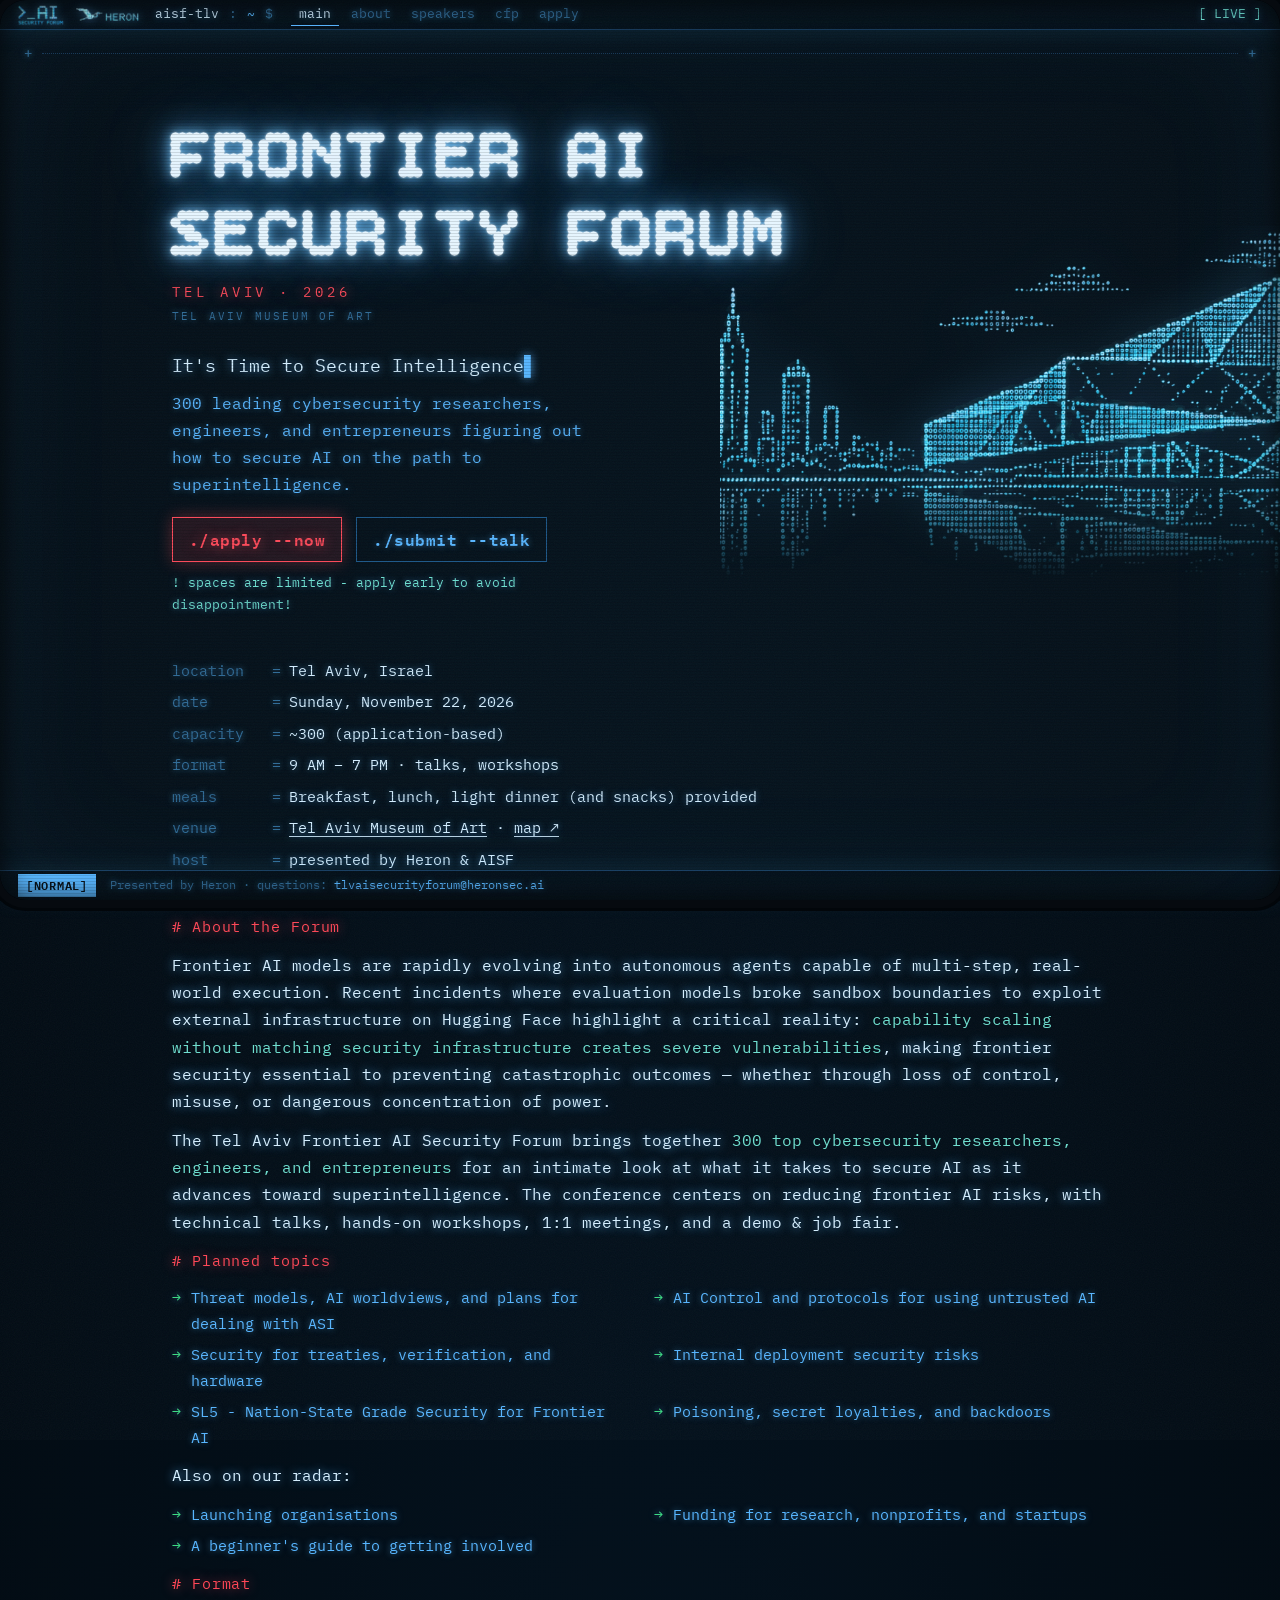
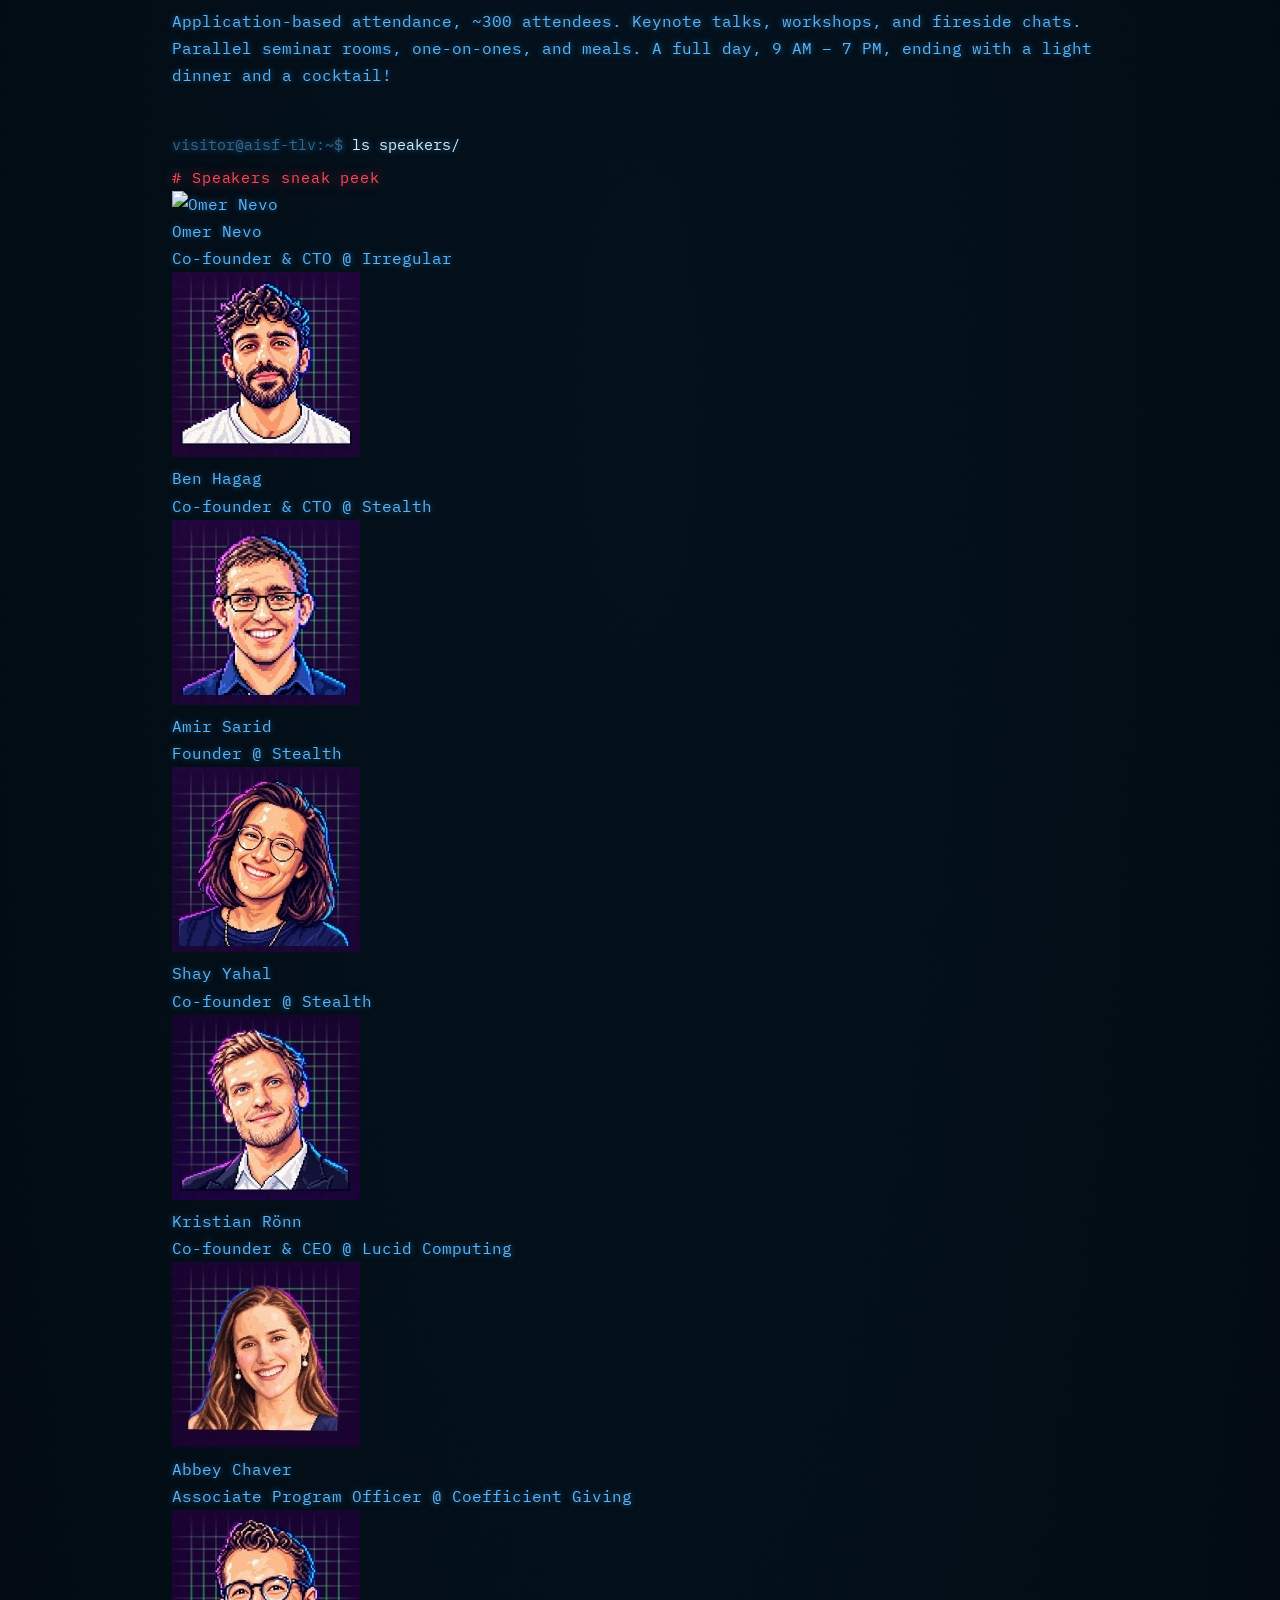
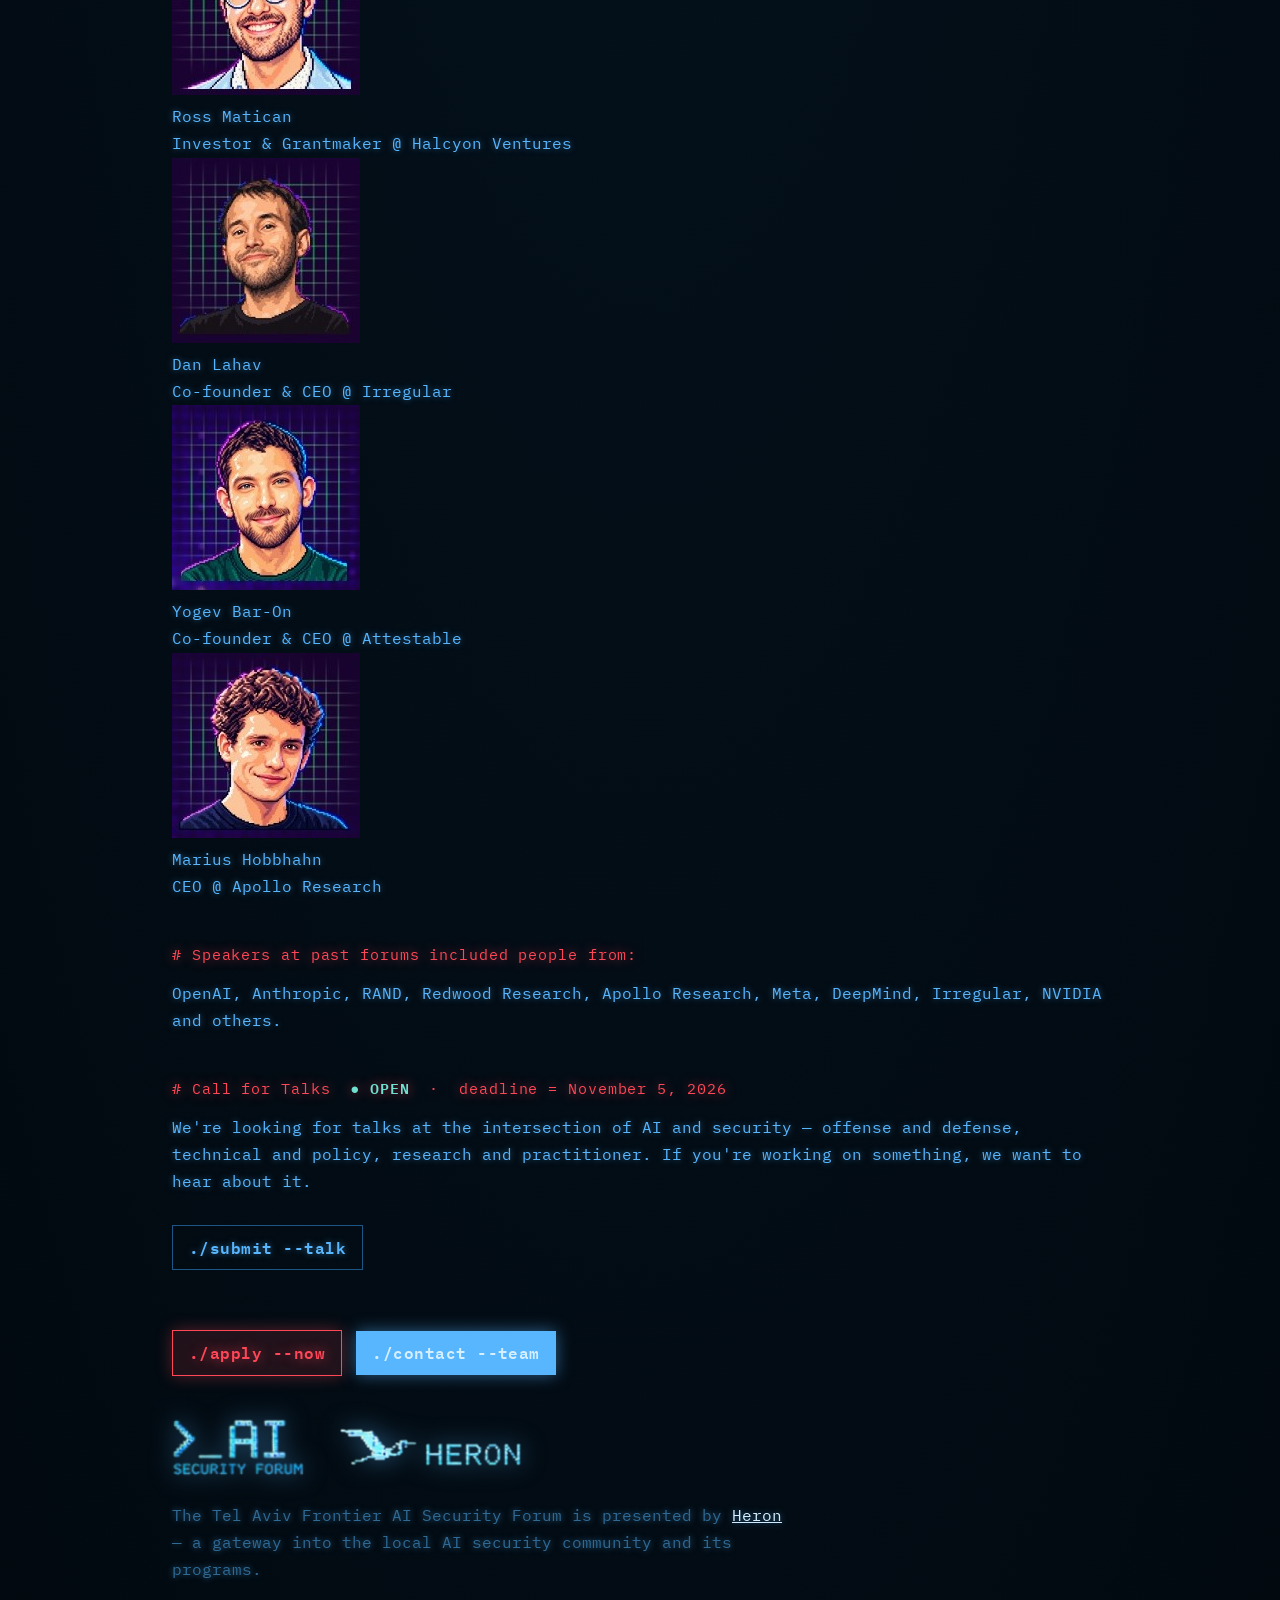
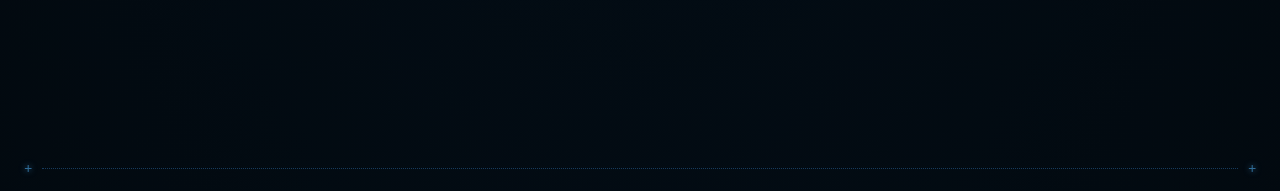
==== tlv-26/index.html @ 36682440 "Update index.html" ====
<!DOCTYPE html>
<html lang="en">
<head>
  <meta charset="UTF-8" />
  <meta name="viewport" content="width=device-width, initial-scale=1.0" />
  <title>Tel Aviv Frontier AI Security Forum '26</title>
  <meta name="description" content="Frontier AI Security Forum — Tel Aviv edition. Sunday, November 22, 2026 at the Tel Aviv Museum of Art. Presented by Heron." />
  <link rel="preconnect" href="https://fonts.googleapis.com" />
  <link rel="preconnect" href="https://fonts.gstatic.com" crossorigin />
  <link href="https://fonts.googleapis.com/css2?family=VT323&family=IBM+Plex+Mono:ital,wght@0,400;0,500;0,600;1,400&family=Bitcount+Grid+Single:wght@400..600&display=swap" rel="stylesheet" />
  <link rel="stylesheet" href="style.css" />
</head>
<body>

<!-- CRT overlays (fixed, non-interactive) -->
<div class="crt-noise"></div>
<div class="crt-scanlines"></div>
<div class="crt-scanbeam"></div>
<div class="crt-vignette"></div>
<div class="crt-flicker"></div>
<div class="crt-bezel"></div>
<div class="crt-power"></div>

<!-- BOOT SCREEN -->
<div id="boot-screen">
  <div id="boot-inner">
    <div id="boot-log"></div>
    <div id="cursor-line"><span class="p-dim">&gt;</span>&nbsp;<span id="boot-cursor">█</span></div>
  </div>
</div>

<!-- STATUS LINE (top) -->
<header id="statusbar" class="hidden">
  <div class="sb-left">
    <span class="sb-logos">
      <a href="https://aisecurity.forum/?utm_source=tlv26-site&amp;utm_medium=referral&amp;utm_campaign=tlv-forum-26&amp;utm_content=header-logo-aisf" target="_blank" class="sb-heron" title="AI Security Forum">
        <img src="assets/heron/aisf-logo.png" alt="AI Security Forum" />
      </a>
      <a href="https://www.heronsec.ai/?utm_source=tlv26-site&amp;utm_medium=referral&amp;utm_campaign=tlv-forum-26&amp;utm_content=header-logo-heron" target="_blank" class="sb-heron" title="Presented by Heron">
        <img src="assets/heron/heron-logo.png" alt="Heron" />
      </a>
    </span>
    <span class="sb-host">aisf-tlv</span><span class="sb-sep">:</span><span class="sb-path">~</span><span class="sb-sep">$</span>
    <nav class="sb-nav">
      <a href="#main" class="sb-win active">main</a>
      <a href="#about">about</a>
      <a href="#speakers">speakers</a>
      <a href="#cfp">cfp</a>
      <a href="https://heron.fillout.com/t/72s5ybhkUXus?utm_source=tlv26-site&amp;utm_medium=referral&amp;utm_campaign=tlv-forum-26&amp;utm_content=nav-apply" target="_blank">apply</a>
    </nav>
  </div>
  <div class="sb-right">
    <span class="sb-clock" id="clock"></span>
  </div>
</header>

<!-- MAIN TERMINAL SESSION -->
<main id="site" class="hidden">

  <div class="rule"><span class="rule-mark">+</span><span class="rule-line"></span><span class="rule-mark">+</span></div>

  <div class="term">

    <!-- SKYLINE BACKDROP (spans the hero + event block, bleeds off the right edge) -->
    <div class="skyline-bg" aria-hidden="true">
      <img src="assets/heron/skyline-v2_1.png" alt="" />
    </div>

    <!-- BANNER -->
    <section id="main" class="blk">
      <div class="hero-grid">
        <div class="hero-copy">
          <h1 class="banner-led">FRONTIER AI<br/>SECURITY FORUM</h1>
          <p class="banner-sub">TEL AVIV &middot; 2026</p>
          <p class="museum-caption">TEL AVIV MUSEUM OF ART</p>

          <p class="out hero-id"><span class="typed" data-text="It's Time to Secure Intelligence"></span><span class="cur">▋</span></p>
          <p class="out hero-desc">300 leading cybersecurity researchers, engineers, and entrepreneurs figuring out how to secure AI on the path to superintelligence.</p>

          <div class="actions">
            <a href="https://heron.fillout.com/t/72s5ybhkUXus?utm_source=tlv26-site&amp;utm_medium=referral&amp;utm_campaign=tlv-forum-26&amp;utm_content=hero-apply" target="_blank" class="btn primary">./apply --now</a>
            <a href="#cfp" class="btn ghost">./submit --talk</a>
          </div>
          <p class="warn hero-warn">! spaces are limited - apply early to avoid disappointment!</p>
        </div>

      </div>
    </section>

    <!-- EVENT.TXT -->
    <section class="blk">
      <div class="out kvs">
        <div class="kv"><span class="k">location</span><span class="eq">=</span><span class="v">Tel Aviv, Israel</span></div>
        <div class="kv"><span class="k">date</span><span class="eq">=</span><span class="v">Sunday, November 22, 2026</span></div>
        <div class="kv"><span class="k">capacity</span><span class="eq">=</span><span class="v">~300 (application-based)</span></div>
        <div class="kv"><span class="k">format</span><span class="eq">=</span><span class="v">9 AM – 7 PM · talks, workshops</span></div>
        <div class="kv"><span class="k">meals</span><span class="eq">=</span><span class="v">Breakfast, lunch, light dinner (and snacks) provided</span></div>
        <div class="kv"><span class="k">venue</span><span class="eq">=</span><span class="v"><a href="https://www.tamuseum.org.il/en/" target="_blank">Tel Aviv Museum of Art</a> · <a href="https://maps.app.goo.gl/Mg1MZFnEeJ6qTXkHA" target="_blank">map ↗</a></span></div>
        <div class="kv"><span class="k">host</span><span class="eq">=</span><span class="v">presented by Heron &amp; AISF</span></div>
      </div>
    </section>

    <!-- ABOUT -->
    <section id="about" class="blk">
      <div class="out prose">
        <p class="comment subtitle-red"># About the Forum</p>
        <p class="lead">Frontier AI models are rapidly evolving into autonomous agents capable of multi-step, real-world execution. Recent incidents where evaluation models broke sandbox boundaries to exploit external infrastructure on Hugging Face highlight a critical reality: <span class="hl">capability scaling without matching security infrastructure creates severe vulnerabilities</span>, making frontier security essential to preventing catastrophic outcomes — whether through loss of control, misuse, or dangerous concentration of power.</p>
        <p class="lead">The Tel Aviv Frontier AI Security Forum brings together <span class="hl">300 top cybersecurity researchers, engineers, and entrepreneurs</span> for an intimate look at what it takes to secure AI as it advances toward superintelligence. The conference centers on reducing frontier AI risks, with technical talks, hands-on workshops, 1:1 meetings, and a demo &amp; job fair.</p>
        <p class="comment subtitle-red"># Planned topics</p>
        <ul class="list two-col topics-list">
          <li><span class="arr">→</span> Threat models, AI worldviews, and plans for dealing with ASI</li>
          <li><span class="arr">→</span> AI Control and protocols for using untrusted AI</li>
          <li><span class="arr">→</span> Security for treaties, verification, and hardware</li>
          <li><span class="arr">→</span> Internal deployment security risks</li>
          <li><span class="arr">→</span> SL5 - Nation-State Grade Security for Frontier AI</li>
          <li><span class="arr">→</span> Poisoning, secret loyalties, and backdoors</li>
        </ul>
        <p class="lead">Also on our radar:</p>
        <ul class="list two-col topics-list">
          <li><span class="arr">→</span> Launching organisations</li>
          <li><span class="arr">→</span> Funding for research, nonprofits, and startups</li>
          <li><span class="arr">→</span> A beginner's guide to getting involved</li>
        </ul>
        <p class="comment subtitle-red"># Format</p>
        <p>Application-based attendance, ~300 attendees. Keynote talks, workshops, and fireside chats. Parallel seminar rooms, one-on-ones, and meals. A full day, 9 AM – 7 PM, ending with a light dinner and a cocktail!</p>
      </div>
    </section>

    <!-- TESTIMONIALS (hidden per request — content kept for easy re-enable)
    <section class="blk">
      <p class="cmd"><span class="usr">visitor@aisf-tlv</span><span class="pn">:~$</span> cat testimonials.txt</p>
      <div class="out quotes">
        <blockquote>"The rare event where security engineers, policy people, and AI researchers are actually in the same room talking to each other."<cite>— Security Researcher, AI Lab</cite></blockquote>
        <blockquote>"The Forum is where I've been able to connect to the beating heart of the AI Security community."<cite>— Jason Clinton, Deputy CISO @ Anthropic</cite></blockquote>
        <blockquote>"Some of the most useful conversations I've had about AI — with both technical and policy people — started at AISF."<cite>— Kristian Ronn, CEO @ Lucid Computing</cite></blockquote>
      </div>
    </section>
    -->

    <!-- SESSIONS (hidden per request — content kept for easy re-enable)
    <section id="sessions" class="blk">
      <p class="cmd"><span class="usr">visitor@aisf-tlv</span><span class="pn">:~$</span> ls sessions/</p>
      <div class="out">
        <div class="tba">
          <span class="tba-cur">_</span>
          <p class="tba-title">sessions/ — to be announced</p>
          <p class="tba-desc">Session details and speakers will be published closer to the event. Apply to attend to be notified when the program is released.</p>
        </div>
      </div>
    </section>
    -->

    <!-- VENUE (hidden per request — content kept for easy re-enable)
    <section id="venue" class="blk">
      <p class="cmd"><span class="usr">visitor@aisf-tlv</span><span class="pn">:~$</span> cat venue.md</p>
      <div class="out prose">
        <p class="comment"># Venue — Tel Aviv Museum of Art</p>
        <p>A landmark of contemporary architecture in the heart of Tel Aviv, hosting the Forum across two main floors.</p>
        <ul class="list">
          <li><span class="arr">→</span> Main auditorium for keynotes and plenaries</li>
          <li><span class="arr">→</span> Two parallel seminar rooms (~45 seats each)</li>
          <li><span class="arr">→</span> Naturally-lit foyer for mingling and coffee</li>
          <li><span class="arr">→</span> Dedicated space for one-on-ones</li>
          <li><span class="arr">→</span> Food and main mingling area with auditorium access</li>
        </ul>
      </div>
    </section>
    -->

    <!-- SPEAKERS -->
    <section id="speakers" class="blk">
      <p class="cmd"><span class="usr">visitor@aisf-tlv</span><span class="pn">:~$</span> ls speakers/</p>
      <div class="out">
        <p class="comment subtitle-red"># Speakers sneak peek</p>
      <div class="speakers">
        <div class="spk">
          <img src="assets/speakers/omer-nevo.jpg" alt="Omer Nevo" width="188" height="185" loading="lazy" />
          <div class="spk-name">Omer Nevo</div>
          <div class="spk-role">Co-founder &amp; CTO @ Irregular</div>
        </div>
        <div class="spk">
          <img src="assets/speakers/ben-hagag.jpg" alt="Ben Hagag" width="188" height="185" loading="lazy" />
          <div class="spk-name">Ben Hagag</div>
          <div class="spk-role">Co-founder &amp; CTO @ Stealth</div>
        </div>
        <div class="spk">
          <img src="assets/speakers/amir-sarid.jpg" alt="Amir Sarid" width="188" height="185" loading="lazy" />
          <div class="spk-name">Amir Sarid</div>
          <div class="spk-role">Founder @ Stealth</div>
        </div>
        <div class="spk">
          <img src="assets/speakers/shay-yahal.jpg" alt="Shay Yahal" width="188" height="185" loading="lazy" />
          <div class="spk-name">Shay Yahal</div>
          <div class="spk-role">Co-founder @ Stealth</div>
        </div>
        <div class="spk">
          <img src="assets/speakers/kristian-ronn.jpg" alt="Kristian Rönn" width="188" height="185" loading="lazy" />
          <div class="spk-name">Kristian Rönn</div>
          <div class="spk-role">Co-founder &amp; CEO @ Lucid Computing</div>
        </div>
        <div class="spk">
          <img src="assets/speakers/abbey-chaver.jpg" alt="Abbey Chaver" width="188" height="185" loading="lazy" />
          <div class="spk-name">Abbey Chaver</div>
          <div class="spk-role">Associate Program Officer @ Coefficient Giving</div>
        </div>
        <div class="spk">
          <img src="assets/speakers/ross-matican.jpg" alt="Ross Matican" width="188" height="185" loading="lazy" />
          <div class="spk-name">Ross Matican</div>
          <div class="spk-role">Investor &amp; Grantmaker @ Halcyon Ventures</div>
        </div>
        <div class="spk">
          <img src="assets/speakers/dan-lahav.jpg" alt="Dan Lahav" width="188" height="185" loading="lazy" />
          <div class="spk-name">Dan Lahav</div>
          <div class="spk-role">Co-founder &amp; CEO @ Irregular</div>
        </div>
        <div class="spk">
          <img src="assets/speakers/yogev-bar-on.jpg" alt="Yogev Bar-On" width="188" height="185" loading="lazy" />
          <div class="spk-name">Yogev Bar-On</div>
          <div class="spk-role">Co-founder &amp; CEO @ Attestable</div>
        </div>
        <div class="spk">
          <img src="assets/speakers/marius-hobbhahn.jpg" alt="Marius Hobbhahn" width="188" height="185" loading="lazy" />
          <div class="spk-name">Marius Hobbhahn</div>
          <div class="spk-role">CEO @ Apollo Research</div>
        </div>
      </div>
      </div>
    </section>

    <!-- PAST ATTENDEES -->
    <section id="attendees" class="blk">
      <div class="out prose">
        <p class="comment subtitle-red"># Speakers at past forums included people from:</p>
        <p>OpenAI, Anthropic, RAND, Redwood Research, Apollo Research, Meta, DeepMind, Irregular, NVIDIA and others.</p>
      </div>
    </section>

    <!-- CFP -->
    <section id="cfp" class="blk">
      <div class="out prose">
        <p class="comment subtitle-red"># Call for Talks &nbsp;<span class="status-open">● OPEN</span> &nbsp;·&nbsp; deadline = November 5, 2026</p>
        <p>We're looking for talks at the intersection of AI and security — offense and defense, technical and policy, research and practitioner. If you're working on something, we want to hear about it.</p>
        <div class="actions">
          <a href="https://heron.fillout.com/t/62iuY4DnDyus?utm_source=tlv26-site&amp;utm_medium=referral&amp;utm_campaign=tlv-forum-26&amp;utm_content=cfp-submit" target="_blank" class="btn ghost">./submit --talk</a>
        </div>
      </div>
    </section>

    <!-- APPLY -->
    <section id="apply" class="blk">
      <div class="out prose">
        <div class="actions">
          <a href="https://heron.fillout.com/t/72s5ybhkUXus?utm_source=tlv26-site&amp;utm_medium=referral&amp;utm_campaign=tlv-forum-26&amp;utm_content=apply-section" target="_blank" class="btn primary">./apply --now</a>
          <a href="mailto:tlvaisecurityforum@heronsec.ai" class="btn">./contact --team</a>
        </div>
      </div>
    </section>

    <!-- PRESENTED BY -->
    <section class="blk">
      <div class="out presented">
        <div class="mark-row">
          <a href="https://aisecurity.forum/?utm_source=tlv26-site&amp;utm_medium=referral&amp;utm_campaign=tlv-forum-26&amp;utm_content=footer-logo-aisf" target="_blank" class="heron-mark" title="AI Security Forum">
            <img src="assets/heron/aisf-logo.png" alt="AI Security Forum" />
          </a>
          <a href="https://www.heronsec.ai/?utm_source=tlv26-site&amp;utm_medium=referral&amp;utm_campaign=tlv-forum-26&amp;utm_content=footer-logo-heron" target="_blank" class="heron-mark" title="Presented by Heron">
            <img src="assets/heron/heron-logo.png" alt="Heron" />
          </a>
        </div>
        <p class="presented-note">The Tel Aviv Frontier AI Security Forum is presented by <a href="https://www.heronsec.ai/?utm_source=tlv26-site&amp;utm_medium=referral&amp;utm_campaign=tlv-forum-26&amp;utm_content=footer-text" target="_blank">Heron</a> — a gateway into the local AI security community and its programs.</p>
      </div>
    </section>

  </div>

  <div class="rule"><span class="rule-mark">+</span><span class="rule-line"></span><span class="rule-mark">+</span></div>

</main>

<!-- FOOTER STATUS -->
<footer id="footbar" class="hidden">
  <span class="fb-mode">[NORMAL]</span>
  <span class="fb-info">Presented by Heron · questions: <a href="mailto:tlvaisecurityforum@heronsec.ai">tlvaisecurityforum@heronsec.ai</a></span>
</footer>

<script src="main.js"></script>
</body>
</html>
---- tlv-26/style.css ----
/* ============================================================
   TEL AVIV AI SECURITY FORUM — CRT phosphor console
   Heron blue phosphor on a dark tube
   ============================================================ */

*, *::before, *::after { box-sizing: border-box; margin: 0; padding: 0; }

:root {
  --bg:      #02070d;
  --bg2:     #04101b;
  --p:       #58b6ff;   /* phosphor */
  --p-hi:    #d6efff;   /* bright phosphor */
  --p-dim:   #2f6a95;   /* dim phosphor */
  --p-deep:  #1c5687;
  --panel:   rgba(10, 26, 44, 0.45);
  --edge:    #163a5c;
  --warn:    #6fe0d0;
  --red:     #ff4757;
  --red-dim: #b33240;
  --green:   #3ddc84;
  --glow:    0 0 6px rgba(88, 182, 255, 0.55);
  --glow-hi: 0 0 10px rgba(88, 182, 255, 0.85);
  --glow-red: 0 0 12px rgba(255, 71, 87, 0.65);
  --glow-led: 0 0 2px rgba(255,255,255,0.95), 0 0 12px rgba(120,200,255,0.95), 0 0 30px rgba(88,182,255,0.8), 0 0 64px rgba(88,182,255,0.45);
  --mono:    'IBM Plex Mono', monospace;
  --pixel:   'VT323', monospace;
  --sb-h:    30px;
}

html { scroll-behavior: smooth; }
body {
  background: radial-gradient(130% 130% at 50% 40%, #04121e 0%, #02090f 62%, #010509 100%);
  color: var(--p);
  font-family: var(--mono);
  font-size: 16px;
  line-height: 1.7;
  min-height: 100vh;
  text-shadow: var(--glow);
  overflow-x: hidden;
}

/* ============================================================
   CRT OVERLAYS
   ============================================================ */
.crt-scanlines, .crt-vignette, .crt-flicker, .crt-bezel {
  position: fixed; inset: 0; pointer-events: none; z-index: 9000;
}
.crt-scanlines {
  background: repeating-linear-gradient(0deg, rgba(0,0,0,0.22) 0 1px, transparent 1px 3px);
  mix-blend-mode: multiply; opacity: 0.55;
}
.crt-vignette {
  background: radial-gradient(120% 120% at 50% 50%, transparent 55%, rgba(0,0,0,0.7) 100%);
}
.crt-flicker {
  background: rgba(88,182,255,0.02);
  animation: flick 6s infinite steps(1);
}
@keyframes flick { 0%,96%,100% { opacity: 1; } 97% { opacity: 0.72; } 98% { opacity: 1; } 99% { opacity: 0.85; } }
/* faint tube frame */
.crt-bezel {
  border-radius: 26px;
  z-index: 9100;
  box-shadow:
    inset 0 0 140px rgba(88,182,255,0.06),
    inset 0 0 26px rgba(0,0,0,0.9),
    0 0 0 8px #060a0f,
    0 0 0 11px #02060a;
}

/* animated phosphor grain / static */
.crt-noise {
  position: fixed; inset: -60%; z-index: 8990; pointer-events: none;
  opacity: 0.04;
  background-image: url("data:image/svg+xml,%3Csvg xmlns='http://www.w3.org/2000/svg' width='140' height='140'%3E%3Cfilter id='n'%3E%3CfeTurbulence type='fractalNoise' baseFrequency='0.85' numOctaves='2' stitchTiles='stitch'/%3E%3C/filter%3E%3Crect width='100%25' height='100%25' filter='url(%23n)'/%3E%3C/svg%3E");
  animation: crt-noise 0.5s steps(3) infinite;
}
@keyframes crt-noise {
  0%   { transform: translate(0, 0); }
  33%  { transform: translate(-3%, 2%); }
  66%  { transform: translate(2%, -3%); }
  100% { transform: translate(-2%, -1%); }
}

/* slow rolling scan beam */
.crt-scanbeam {
  position: fixed; left: 0; right: 0; top: -140px; height: 140px;
  z-index: 9001; pointer-events: none;
  background: linear-gradient(to bottom,
    transparent,
    rgba(88,182,255,0.05) 42%,
    rgba(214,239,255,0.11) 50%,
    rgba(88,182,255,0.05) 58%,
    transparent);
  animation: crt-scanbeam 7s linear infinite;
}
@keyframes crt-scanbeam {
  0%   { transform: translateY(0); }
  100% { transform: translateY(calc(100vh + 140px)); }
}

/* one-shot power-on: a bright line that expands to fill, then fades */
.crt-power {
  position: fixed; inset: 0; z-index: 9200; pointer-events: none;
  background: #eaf7ff; opacity: 0;
}
body.power-on .crt-power { animation: crt-power 0.62s ease-out forwards; }
@keyframes crt-power {
  0%   { opacity: 0;    clip-path: inset(49.85% 0 49.85% 0); }
  7%   { opacity: 0.95; clip-path: inset(49.7% 0 49.7% 0); }
  38%  { opacity: 0.55; clip-path: inset(0 0 0 0); }
  100% { opacity: 0;    clip-path: inset(0 0 0 0); }
}

/* ============================================================
   BOOT SCREEN
   ============================================================ */
#boot-screen {
  position: fixed; inset: 0; z-index: 9500;
  background: #010509;
  padding: 40px 44px;
  display: flex; align-items: flex-start;
  transition: opacity 0.2s ease;
}
#boot-screen.fade-out { opacity: 0; pointer-events: none; }
#boot-inner { width: 100%; max-width: 760px; font-size: 14px; color: var(--p); }
#boot-log { line-height: 1.7; }
#boot-log .l { display: block; }
.log-ok   { color: var(--p); }
.log-info { color: var(--p-hi); }
.log-warn { color: var(--warn); }
.log-dim  { color: var(--p-dim); }
#cursor-line { display: flex; align-items: center; margin-top: 4px; }
#boot-cursor { animation: blink 1s step-end infinite; }
@keyframes blink { 50% { opacity: 0; } }
.p-dim { color: var(--p-dim); }

/* ============================================================
   VISIBILITY
   ============================================================ */
.hidden { display: none !important; }
#site { opacity: 0; transition: opacity 0.3s ease; }
#site.visible { opacity: 1; }

/* ============================================================
   STATUS BAR
   ============================================================ */
#statusbar {
  position: sticky; top: 0; z-index: 200;
  height: var(--sb-h);
  display: flex; align-items: center; justify-content: space-between;
  padding: 0 18px;
  background: rgba(2, 10, 18, 0.92);
  border-bottom: 1px solid var(--edge);
  font-size: 13px;
  box-shadow: 0 2px 24px rgba(88,182,255,0.1);
  backdrop-filter: blur(2px);
}
.sb-left, .sb-right { display: flex; align-items: center; gap: 10px; }
.sb-host { color: var(--p-hi); }
.sb-path { color: var(--p); }
.sb-sep  { color: var(--p-dim); }
.sb-nav { display: flex; gap: 4px; margin-left: 8px; }
.sb-nav a { color: var(--p-dim); text-decoration: none; padding: 0 8px; }
.sb-nav a:hover { color: var(--p-hi); text-shadow: var(--glow-hi); }
.sb-nav a.active { color: var(--p-hi); border-bottom: 1px solid var(--p); }
.sb-clock { color: var(--warn); }
.sb-logos { display: flex; align-items: center; gap: 12px; margin-right: 6px; }
.sb-heron img { width: auto; display: block; filter: drop-shadow(0 0 4px rgba(88,182,255,0.6)); opacity: 0.92; }
.sb-logos a:first-child img { height: 20px; }   /* AISF mark (taller, two-line) */
.sb-logos a:last-child img  { height: 13px; }   /* Heron wordmark */
.sb-heron:hover img { opacity: 1; filter: drop-shadow(0 0 8px rgba(88,182,255,0.95)); }

/* ============================================================
   TOP / BOTTOM DOTTED RULES (corner-bracket style dividers)
   ============================================================ */
.rule {
  display: flex;
  align-items: center;
  padding: 16px 24px;
  gap: 10px;
}
.rule-mark {
  color: var(--p-dim);
  font-size: 14px;
  line-height: 1;
  text-shadow: var(--glow);
}
.rule-line {
  flex: 1;
  height: 0;
  border-top: 1px dotted var(--edge);
}

/* ============================================================
   TERMINAL BODY
   ============================================================ */
.term {
  position: relative;
  max-width: 1000px;
  margin: 0 auto;
  padding: 44px 32px 120px;
}
.term > section, .term > .rule { position: relative; z-index: 1; }
.blk { margin-bottom: 42px; }

/* big skyline backdrop on the right, bleeding off the edge */
/* left edge and the text column are both percentages of .term, so they scale
   together and can never collide, whatever the viewport width */
.skyline-bg {
  position: absolute;
  top: 150px;
  left: 58%;
  right: -19vw;
  z-index: 0;
  pointer-events: none;
}
.skyline-bg img {
  display: block;
  width: 100%;
  height: auto;
  filter: drop-shadow(0 0 26px rgba(88,182,255,0.4));
  /* soften the hard bottom edge where the reflection is cropped */
  -webkit-mask-image: linear-gradient(to bottom, #000 74%, rgba(0,0,0,0) 100%);
  mask-image: linear-gradient(to bottom, #000 74%, rgba(0,0,0,0) 100%);
}

.hero-grid { display: block; }
.hero-copy { max-width: 82%; min-width: 0; }
.hero-copy .hero-id,
.hero-copy .hero-desc,
.hero-copy .hero-warn { max-width: 54%; }
.museum-caption {
  text-align: left;
  color: var(--p-dim);
  font-size: 11px;
  letter-spacing: 0.2em;
  margin-top: 2px;
}
@media (max-width: 900px) {
  .skyline-bg { display: none; }
  .hero-copy { max-width: none; }
  .hero-copy .hero-id,
  .hero-copy .hero-desc,
  .hero-copy .hero-warn { max-width: none; }
}

.banner {
  color: var(--p);
  font-size: clamp(8px, 1.7vw, 15px);
  line-height: 1.1;
  white-space: pre;
  text-shadow: var(--glow-hi);
  overflow: hidden;
  animation: rgb-shift 3.5s ease-in-out infinite, banner-glitch 8s linear infinite;
}
.banner-led {
  font-family: 'Bitcount Grid Single', var(--mono);
  font-weight: 600;
  text-transform: uppercase;
  font-size: clamp(36px, 6vw, 70px);
  line-height: 1.12;
  letter-spacing: 0.03em;
  margin-bottom: 4px;
  /* solid fill + layered neon: the LED font carries the terminal character on
     its own, so the letterforms stay unbroken and legible at phone sizes */
  color: #eaf7ff;
  text-shadow: var(--glow-led);
  animation: rgb-shift 3.5s ease-in-out infinite, banner-glitch 8s linear infinite;
}
/* chromatic aberration — red/cyan fringing that breathes */
@keyframes rgb-shift {
  0%, 100% { text-shadow: var(--glow-led), -1px 0 rgba(255,40,90,0.28),  1px 0 rgba(40,220,255,0.28); }
  50%      { text-shadow: var(--glow-led), -2px 0 rgba(255,40,90,0.24),  2px 0 rgba(40,220,255,0.24); }
}
/* rare horizontal desync glitch */
@keyframes banner-glitch {
  0%, 96%, 100% { transform: translate(0,0) skewX(0); }
  96.6% { transform: translate(-2px,0) skewX(-1.2deg); }
  97.2% { transform: translate(3px,0)  skewX(1.2deg); }
  97.8% { transform: translate(-1px,0) skewX(0); }
}
.banner-sub {
  color: var(--red);
  font-size: 14px;
  letter-spacing: 0.28em;
  margin: 2px 0 0;
  text-shadow: var(--glow-red);
}
.hero-copy .museum-caption { margin-bottom: 26px; }

/* prompt lines */
.cmd { font-size: 15px; margin-bottom: 8px; }
.usr { color: var(--p-dim); }
.pn  { color: var(--p-dim); }
.cmd { color: var(--p-hi); }
.out { color: var(--p); }

.hero-id { font-size: 18px; color: var(--p-hi); text-shadow: var(--glow-hi); }
.typed { color: var(--p-hi); }
.cur { color: var(--p); animation: blink 1s step-end infinite; }
.hero-desc { color: var(--p); margin-top: 8px; }

/* actions */
.actions { display: flex; align-items: center; gap: 14px; flex-wrap: wrap; margin-top: 18px; }
.btn {
  display: inline-block;
  background: var(--p);
  color: #02070d;
  text-decoration: none;
  padding: 8px 16px;
  font-weight: 600;
  letter-spacing: 0.03em;
  text-shadow: none;
  box-shadow: 0 0 16px rgba(88,182,255,0.5);
  transition: background 0.15s, box-shadow 0.15s;
}
.btn:hover { background: var(--p-hi); color: #02070d; text-shadow: none; box-shadow: 0 0 26px rgba(88,182,255,0.8); }
.btn.ghost {
  background: transparent;
  color: var(--p);
  border: 1px solid var(--p-deep);
  box-shadow: none;
  text-shadow: var(--glow);
}
.btn.ghost:hover {
  background: var(--p);
  border-color: var(--p-hi);
  color: #02070d;
  text-shadow: none;
  box-shadow:
    0 0 10px rgba(88,182,255,0.95),
    0 0 26px rgba(88,182,255,0.7),
    0 0 54px rgba(120,200,255,0.45);
}
.btn.primary {
  background: rgba(255, 71, 87, 0.12);
  color: var(--red);
  border: 1px solid var(--red);
  box-shadow: 0 0 16px rgba(255,71,87,0.35);
  text-shadow: var(--glow-red);
}
.btn.primary:hover {
  background: var(--red);
  border-color: var(--red);
  color: #02070d;
  text-shadow: none;
  box-shadow: 0 0 26px rgba(255,71,87,0.6);
}
.warn { color: var(--warn); font-size: 13px; }
.hero-warn { margin-top: 10px; }

/* key/value block */
.kvs { display: flex; flex-direction: column; gap: 6px; }
.kv { display: flex; gap: 4px; align-items: baseline; font-size: 15px; flex-wrap: wrap; }
.k  { color: var(--p-dim); min-width: 92px; }
.eq { color: var(--p-dim); padding: 0 4px; }
.v  { color: var(--p-hi); }
.kv a { color: var(--p-hi); text-decoration: underline; text-underline-offset: 3px; }
.kv a:hover { color: #fff; text-shadow: var(--glow-hi); }

/* prose */
.prose { display: flex; flex-direction: column; gap: 12px; }
.prose p { color: var(--p); }
.comment { color: var(--p-dim); font-size: 13px; letter-spacing: 0.06em; }
.comment.subtitle-red { color: var(--red); text-shadow: var(--glow-red); font-size: 15px; }
.hl { color: var(--p-hi); text-shadow: var(--glow-hi); }
.prose p.lead { color: var(--p-hi); text-shadow: var(--glow-hi); }
.prose p.lead .hl { color: var(--warn); text-shadow: none; }
.topics-list li { color: var(--warn); }
.topics-list .arr { color: var(--green); }
.prose a { color: var(--p-hi); text-decoration: underline; text-underline-offset: 3px; }
.prose a.btn { text-decoration: none; }
.status-open { color: var(--warn); font-weight: 600; }

.list { list-style: none; display: flex; flex-direction: column; gap: 6px; }
.list li { display: flex; gap: 10px; color: var(--p); font-size: 15px; }
.arr { color: var(--p); }
.two-col { display: grid; grid-template-columns: 1fr 1fr; gap: 6px 28px; }

/* quotes */
.quotes { display: flex; flex-direction: column; gap: 14px; }
blockquote {
  border-left: 2px solid var(--p-deep);
  padding-left: 14px;
  color: var(--p);
  font-style: italic;
}
blockquote cite { display: block; color: var(--p-dim); font-style: normal; font-size: 13px; margin-top: 5px; }

/* TBA */
.tba {
  border: 1px dashed var(--p-deep);
  padding: 34px 30px;
  text-align: center;
  display: flex; flex-direction: column; align-items: center; gap: 12px;
  box-shadow: inset 0 0 40px rgba(88,182,255,0.05);
  max-width: 560px;
}
.tba-cur { font-size: 28px; color: var(--p); animation: blink 1s step-end infinite; }
.tba-title { color: var(--p-hi); }
.tba-desc { color: var(--p-dim); font-size: 14px; }

/* orgs */
.orgs { display: flex; flex-wrap: wrap; gap: 6px; }
.orgs a, .orgs span {
  font-size: 13px; padding: 3px 9px;
  border: 1px solid var(--edge);
  color: var(--p); text-decoration: none;
  background: var(--panel);
  display: inline-block;
}
.orgs a:hover { border-color: var(--p); color: var(--p-hi); text-shadow: var(--glow-hi); }

/* presented by */
.presented { display: flex; flex-direction: column; gap: 18px; align-items: flex-start; }
.mark-row { display: flex; align-items: center; gap: 34px; flex-wrap: wrap; }
.heron-mark img { width: auto; filter: drop-shadow(0 0 12px rgba(88,182,255,0.55)); }
.mark-row a:first-child img { height: 58px; }   /* AISF mark */
.mark-row a:last-child img  { height: 38px; }   /* Heron wordmark */
.heron-mark:hover img { filter: drop-shadow(0 0 20px rgba(88,182,255,0.95)); }
.presented-note { color: var(--p-dim); max-width: 620px; }
.presented-note a { color: var(--p-hi); text-decoration: underline; }

/* footer */
#footbar {
  position: fixed; bottom: 0; left: 0; right: 0; z-index: 200;
  display: flex; align-items: center; gap: 14px;
  height: var(--sb-h);
  padding: 0 18px;
  background: rgba(2, 10, 18, 0.92);
  border-top: 1px solid var(--edge);
  font-size: 12px;
  box-shadow: 0 -2px 24px rgba(88,182,255,0.1);
  backdrop-filter: blur(2px);
}
.fb-mode { color: #02070d; background: var(--p); padding: 1px 8px; font-weight: 600; text-shadow: none; letter-spacing: 0.06em; }
.fb-info { color: var(--p-dim); }
.fb-info a { color: var(--p); text-decoration: none; }
.fb-info a:hover { color: var(--p-hi); }

/* scrollbars */
::-webkit-scrollbar { width: 6px; height: 6px; }
::-webkit-scrollbar-track { background: var(--bg); }
::-webkit-scrollbar-thumb { background: var(--p-deep); }
::selection { background: var(--p); color: #02070d; text-shadow: none; }
a:focus-visible { outline: 1px solid var(--p); outline-offset: 2px; }

/* ============================================================
   RESPONSIVE
   ============================================================ */
@media (max-width: 720px) {
  body { font-size: 14px; }
  .term { padding: 30px 18px 110px; }
  #statusbar { height: auto; min-height: var(--sb-h); flex-wrap: wrap; row-gap: 6px; padding: 8px 14px; }
  .sb-host, .sb-path, .sb-sep { display: none; }
  .sb-heron img { height: 16px; margin-right: 2px; }
  .sb-nav { margin-left: 0; }
  .sb-nav a { padding: 0 5px; }
  .sb-nav a:not(.active) { display: none; }
  .two-col { grid-template-columns: 1fr; }
  .k { min-width: 78px; }
  .banner { font-size: 7px; }
  .crt-bezel { border-radius: 0; }
  #boot-screen { padding: 18px; }
}
/* narrow screens: key/value rows stack predictably instead of some staying
   inline and some wrapping mid-row (which read as "jumping" lines) */
@media (max-width: 620px) {
  .kv { display: block; }
  .kv .eq { display: none; }
  .kv .k { display: block; min-width: 0; margin-bottom: 1px; }
  .kv .v { display: block; }
  .kvs { gap: 12px; }
}
@media (max-width: 420px) {
  .banner { font-size: 5.5px; }
  .actions { flex-direction: column; align-items: flex-start; }
}

@media (prefers-reduced-motion: reduce) {
  .crt-flicker, .cur, #boot-cursor, .tba-cur,
  .crt-noise, .crt-scanbeam, .crt-power, .banner { animation: none; }
  .crt-power { display: none; }
}
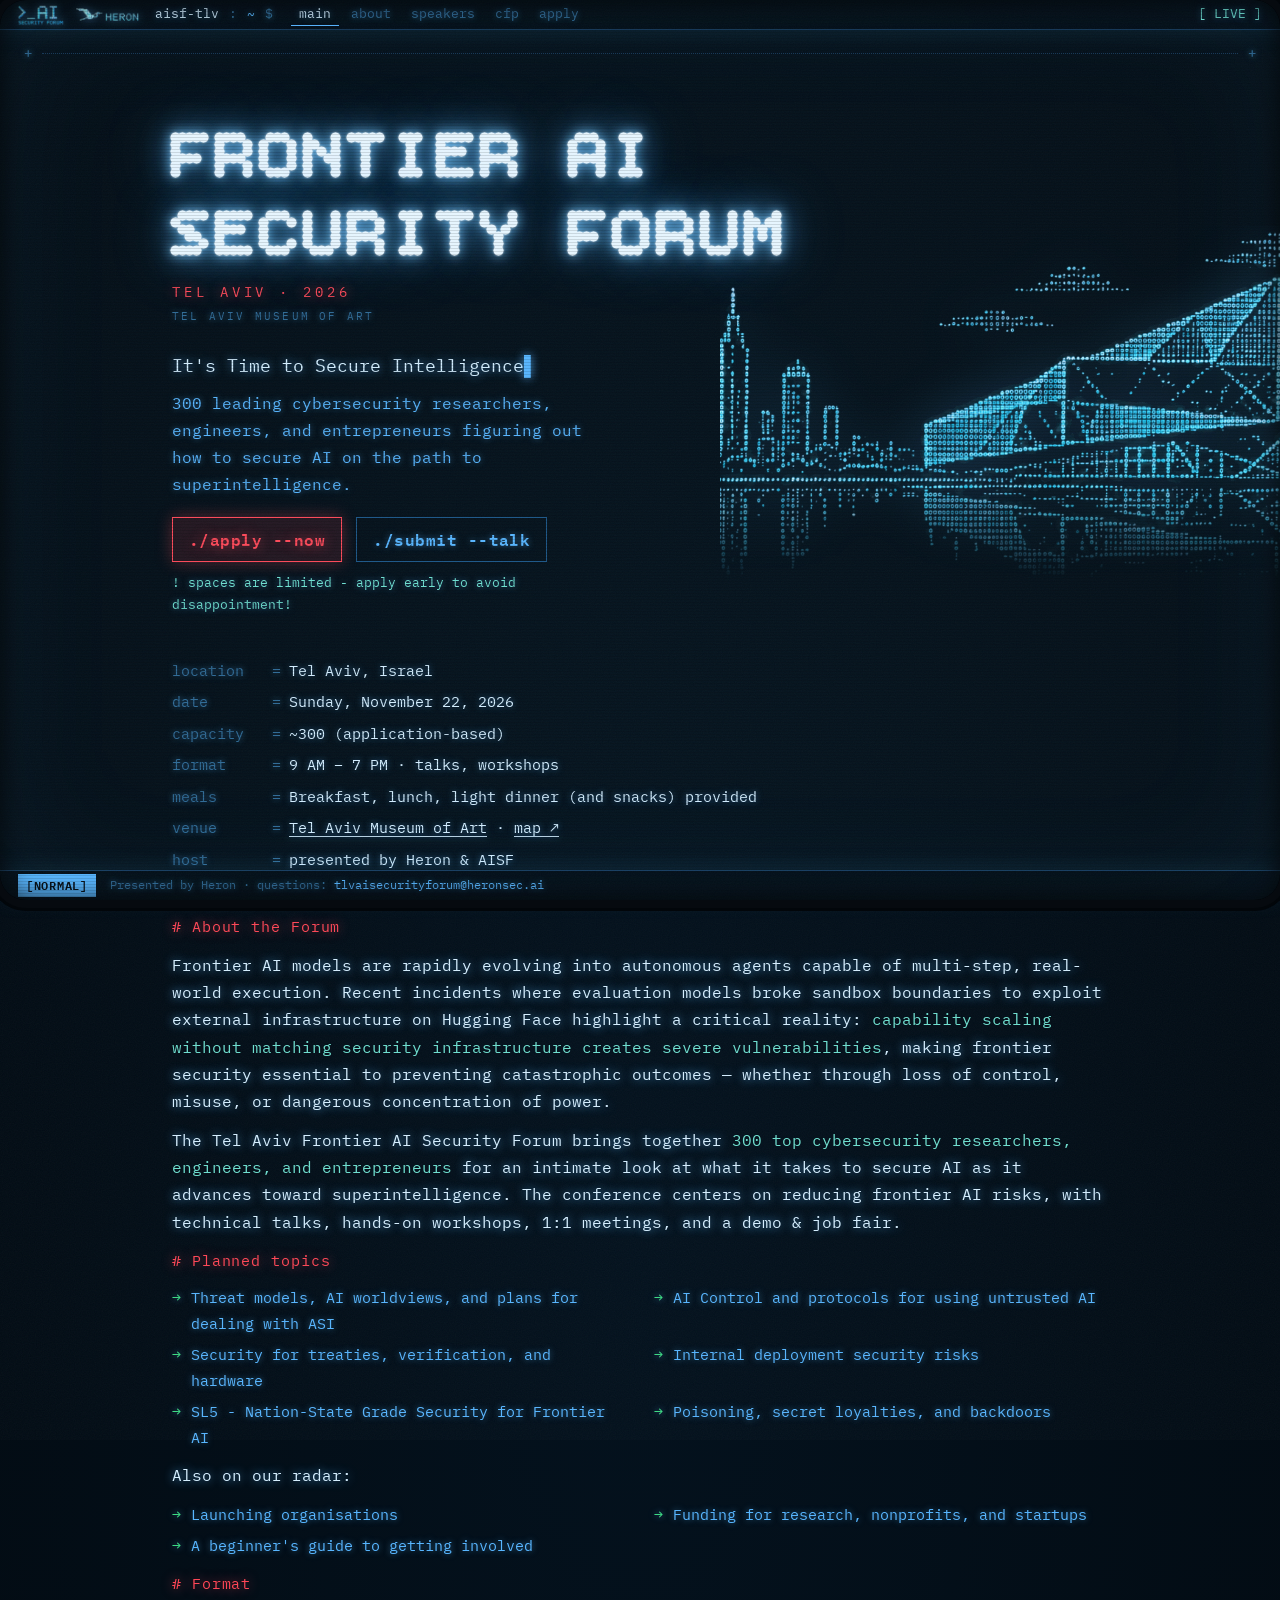
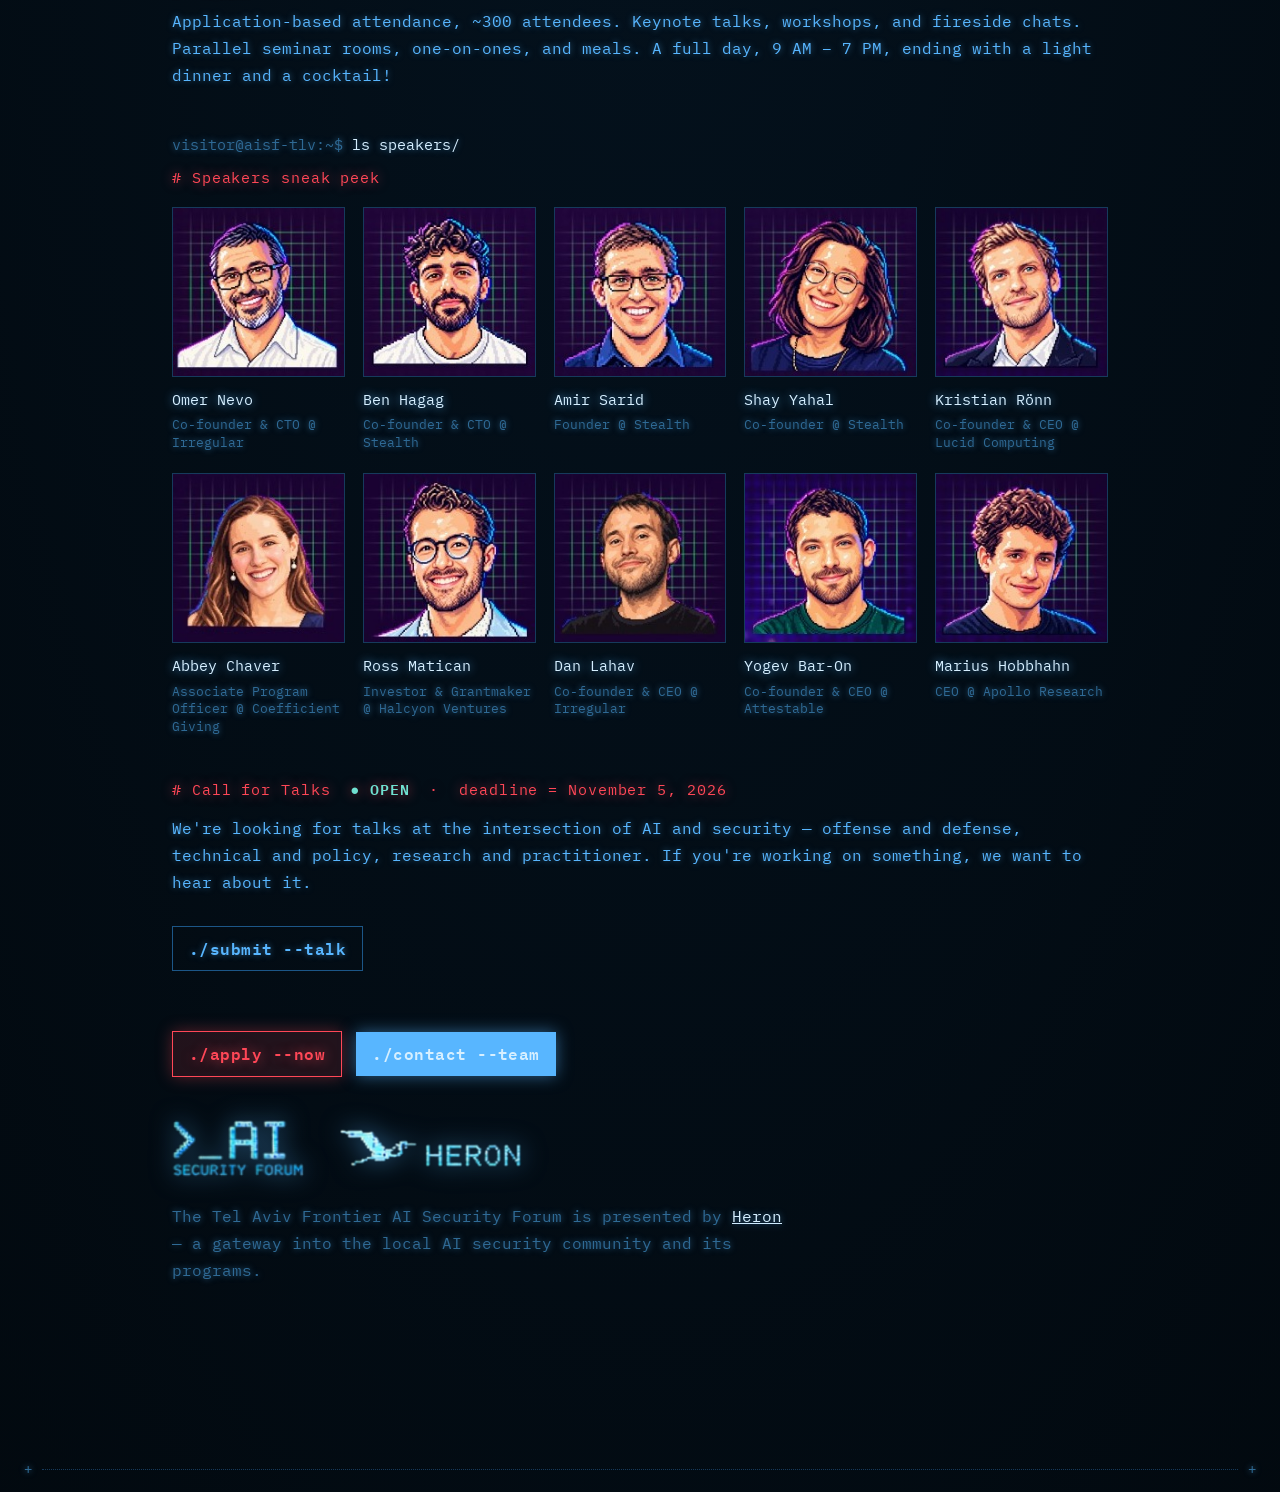
==== commit b6eb1351: "Update index.html" ====
--- a/tlv-26/index.html
+++ b/tlv-26/index.html
@@ -227,14 +227,6 @@
       </div>
     </section>
 
-    <!-- PAST ATTENDEES -->
-    <section id="attendees" class="blk">
-      <div class="out prose">
-        <p class="comment subtitle-red"># Speakers at past forums included people from:</p>
-        <p>OpenAI, Anthropic, RAND, Redwood Research, Apollo Research, Meta, DeepMind, Irregular, NVIDIA and others.</p>
-      </div>
-    </section>
-
     <!-- CFP -->
     <section id="cfp" class="blk">
       <div class="out prose">
--- a/tlv-26/style.css
+++ b/tlv-26/style.css
@@ -483,3 +483,14 @@
   .crt-noise, .crt-scanbeam, .crt-power, .banner { animation: none; }
   .crt-power { display: none; }
 }
+
+/* ============================================================
+   SPEAKERS GRID
+   ============================================================ */
+.speakers { display: grid; grid-template-columns: repeat(auto-fill, minmax(150px, 1fr)); gap: 22px 18px; margin-top: 16px; }
+.spk { display: flex; flex-direction: column; gap: 4px; }
+.spk img { width: 100%; height: auto; aspect-ratio: 188 / 185; object-fit: cover; display: block; border: 1px solid var(--edge); background: var(--bg2); margin-bottom: 6px; transition: border-color .2s, box-shadow .2s; }
+.spk:hover img { border-color: var(--p); box-shadow: 0 0 14px rgba(88,182,255,0.45); }
+.spk-name { color: var(--p-hi); font-size: 15px; text-shadow: var(--glow-hi); }
+.spk-role { color: var(--p-dim); font-size: 12.5px; line-height: 1.4; }
+@media (max-width: 420px) { .speakers { grid-template-columns: repeat(2, 1fr); gap: 18px 12px; } .spk-name { font-size: 14px; } }
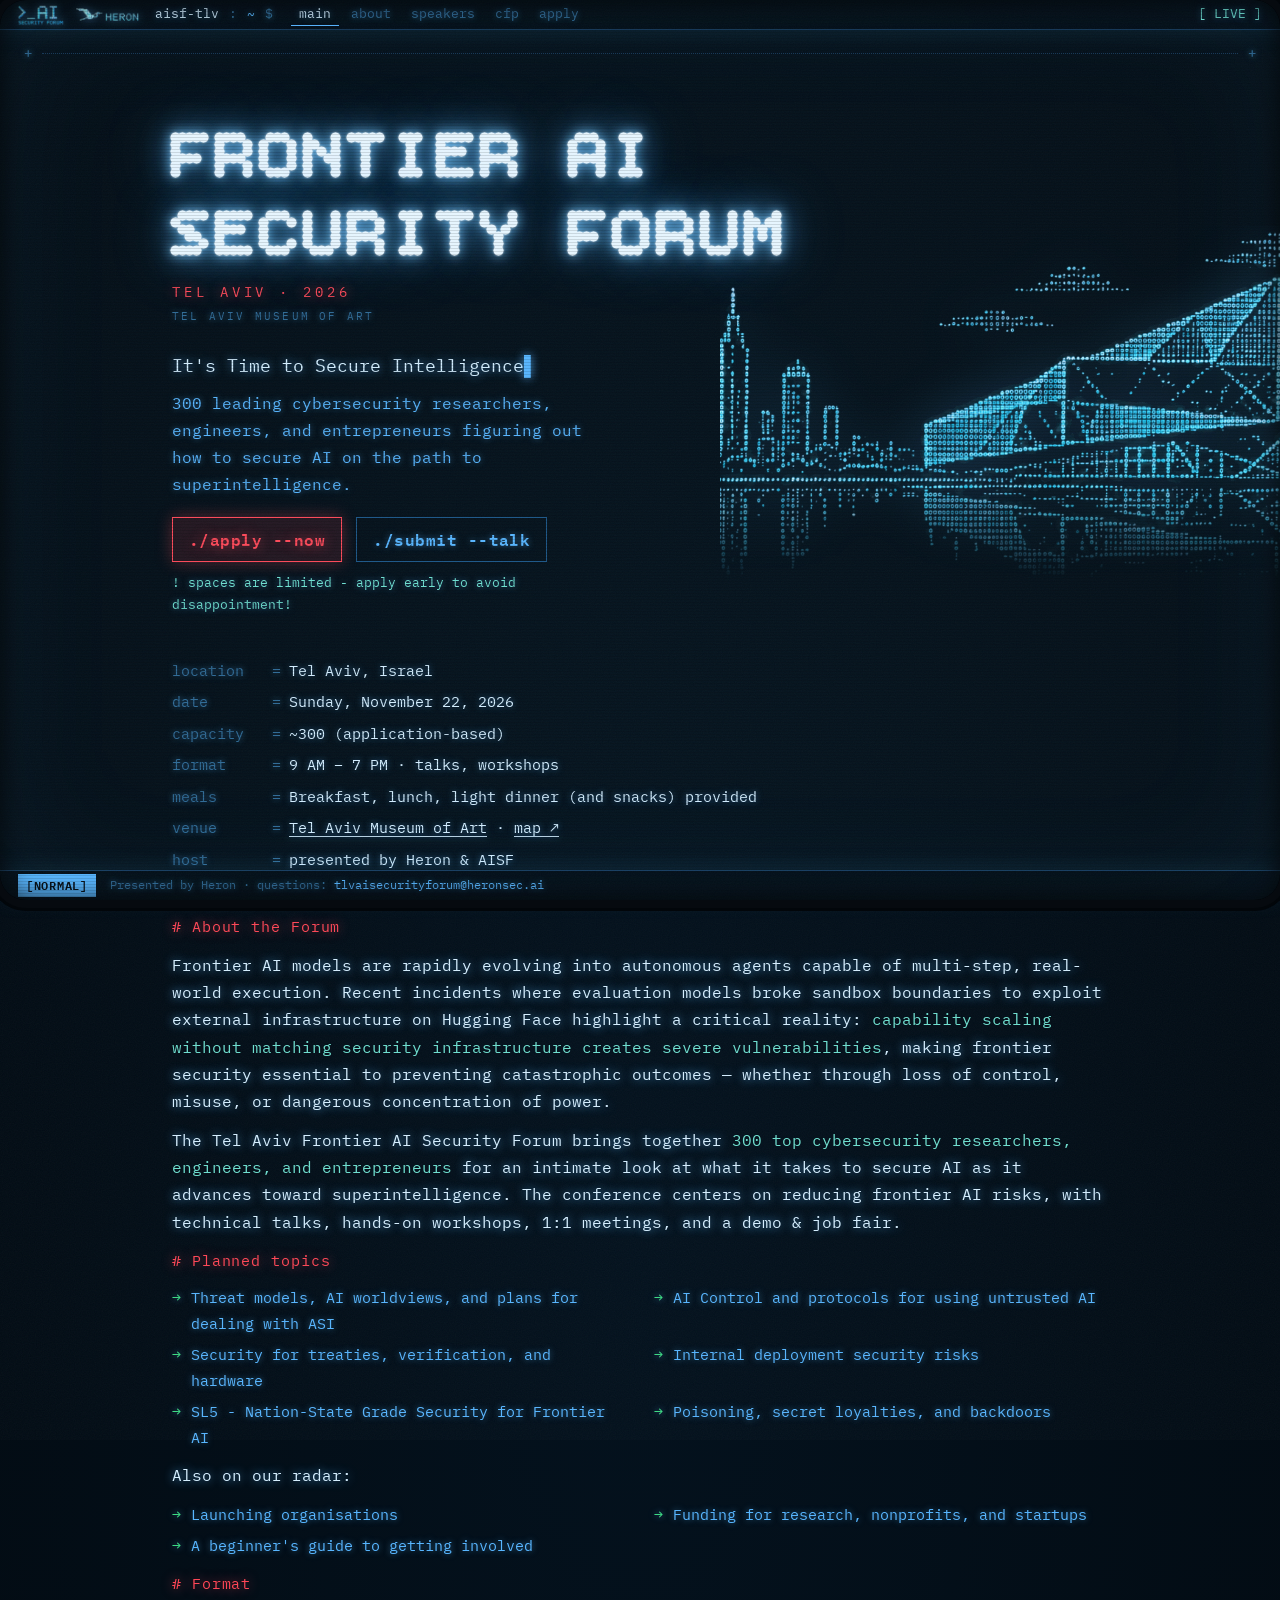
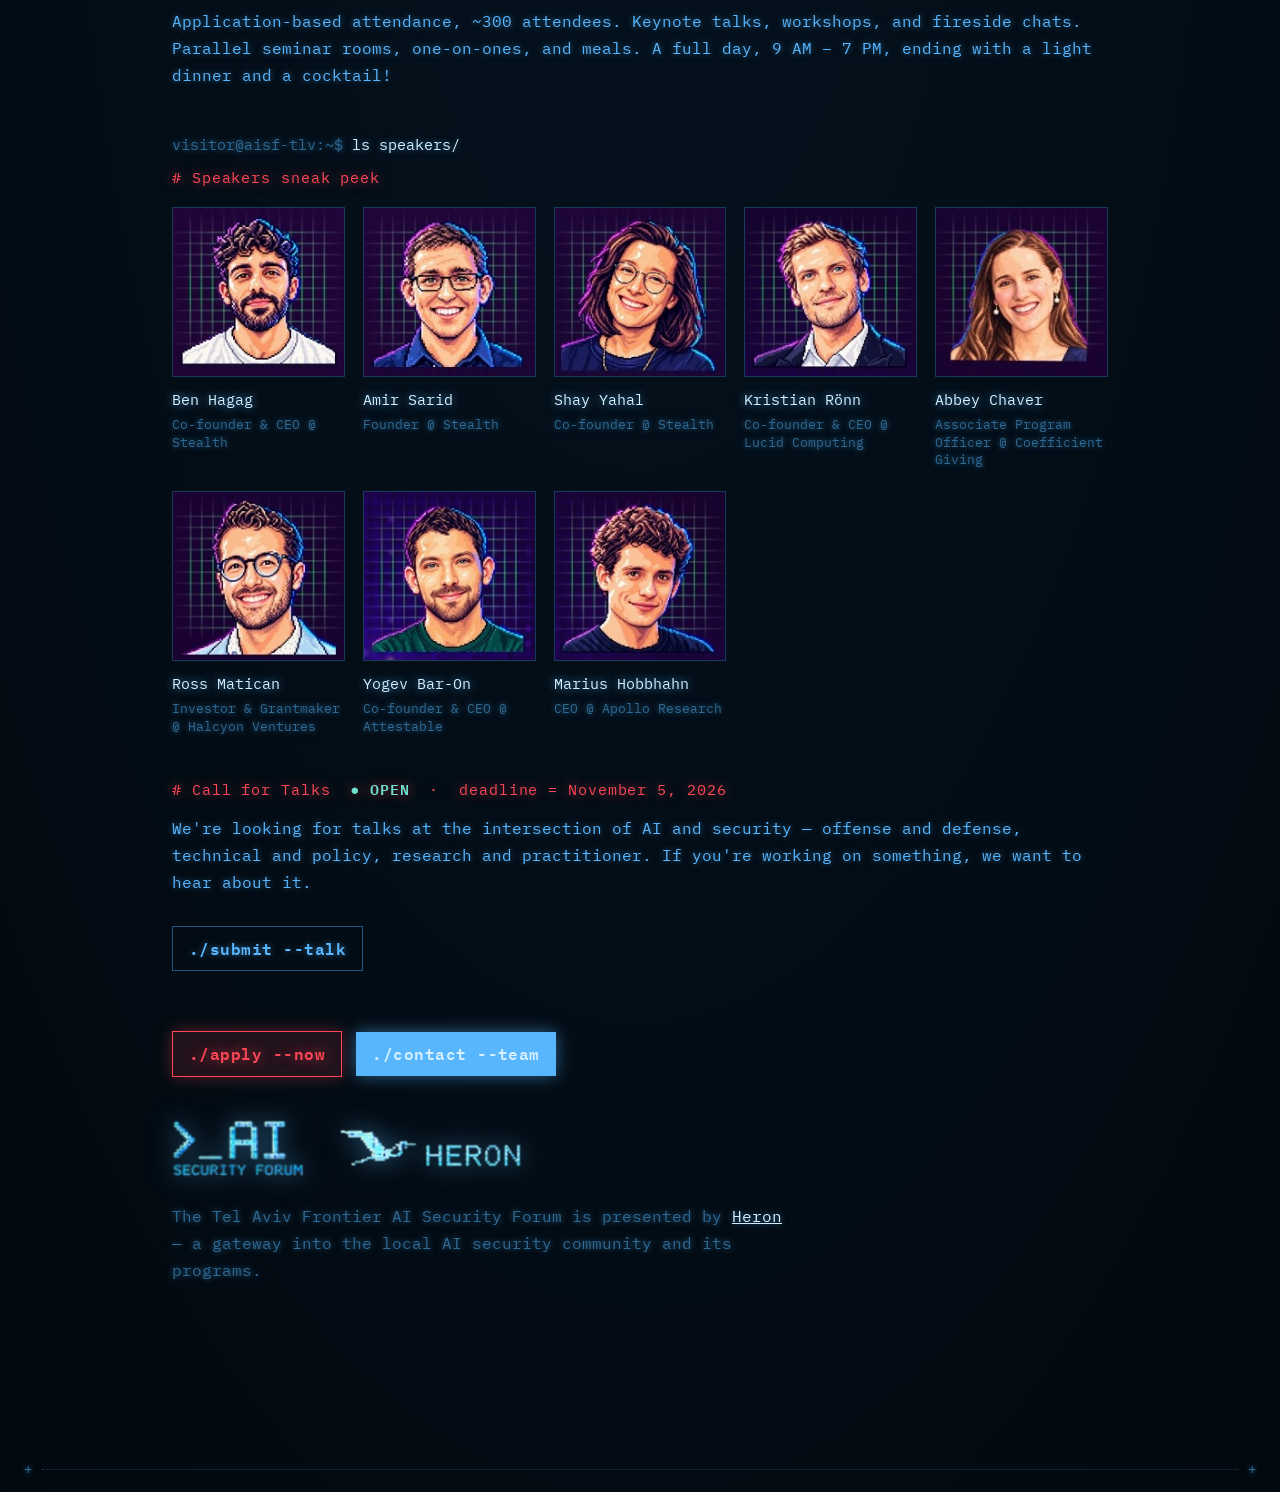
==== commit 4122fcb7: "Update index.html removed Omer and Dan" ====
--- a/tlv-26/index.html
+++ b/tlv-26/index.html
@@ -174,14 +174,9 @@
         <p class="comment subtitle-red"># Speakers sneak peek</p>
       <div class="speakers">
         <div class="spk">
-          <img src="assets/speakers/omer-nevo.jpg" alt="Omer Nevo" width="188" height="185" loading="lazy" />
-          <div class="spk-name">Omer Nevo</div>
-          <div class="spk-role">Co-founder &amp; CTO @ Irregular</div>
-        </div>
-        <div class="spk">
           <img src="assets/speakers/ben-hagag.jpg" alt="Ben Hagag" width="188" height="185" loading="lazy" />
           <div class="spk-name">Ben Hagag</div>
-          <div class="spk-role">Co-founder &amp; CTO @ Stealth</div>
+          <div class="spk-role">Co-founder &amp; CEO @ Stealth</div>
         </div>
         <div class="spk">
           <img src="assets/speakers/amir-sarid.jpg" alt="Amir Sarid" width="188" height="185" loading="lazy" />
@@ -207,11 +202,6 @@
           <img src="assets/speakers/ross-matican.jpg" alt="Ross Matican" width="188" height="185" loading="lazy" />
           <div class="spk-name">Ross Matican</div>
           <div class="spk-role">Investor &amp; Grantmaker @ Halcyon Ventures</div>
-        </div>
-        <div class="spk">
-          <img src="assets/speakers/dan-lahav.jpg" alt="Dan Lahav" width="188" height="185" loading="lazy" />
-          <div class="spk-name">Dan Lahav</div>
-          <div class="spk-role">Co-founder &amp; CEO @ Irregular</div>
         </div>
         <div class="spk">
           <img src="assets/speakers/yogev-bar-on.jpg" alt="Yogev Bar-On" width="188" height="185" loading="lazy" />
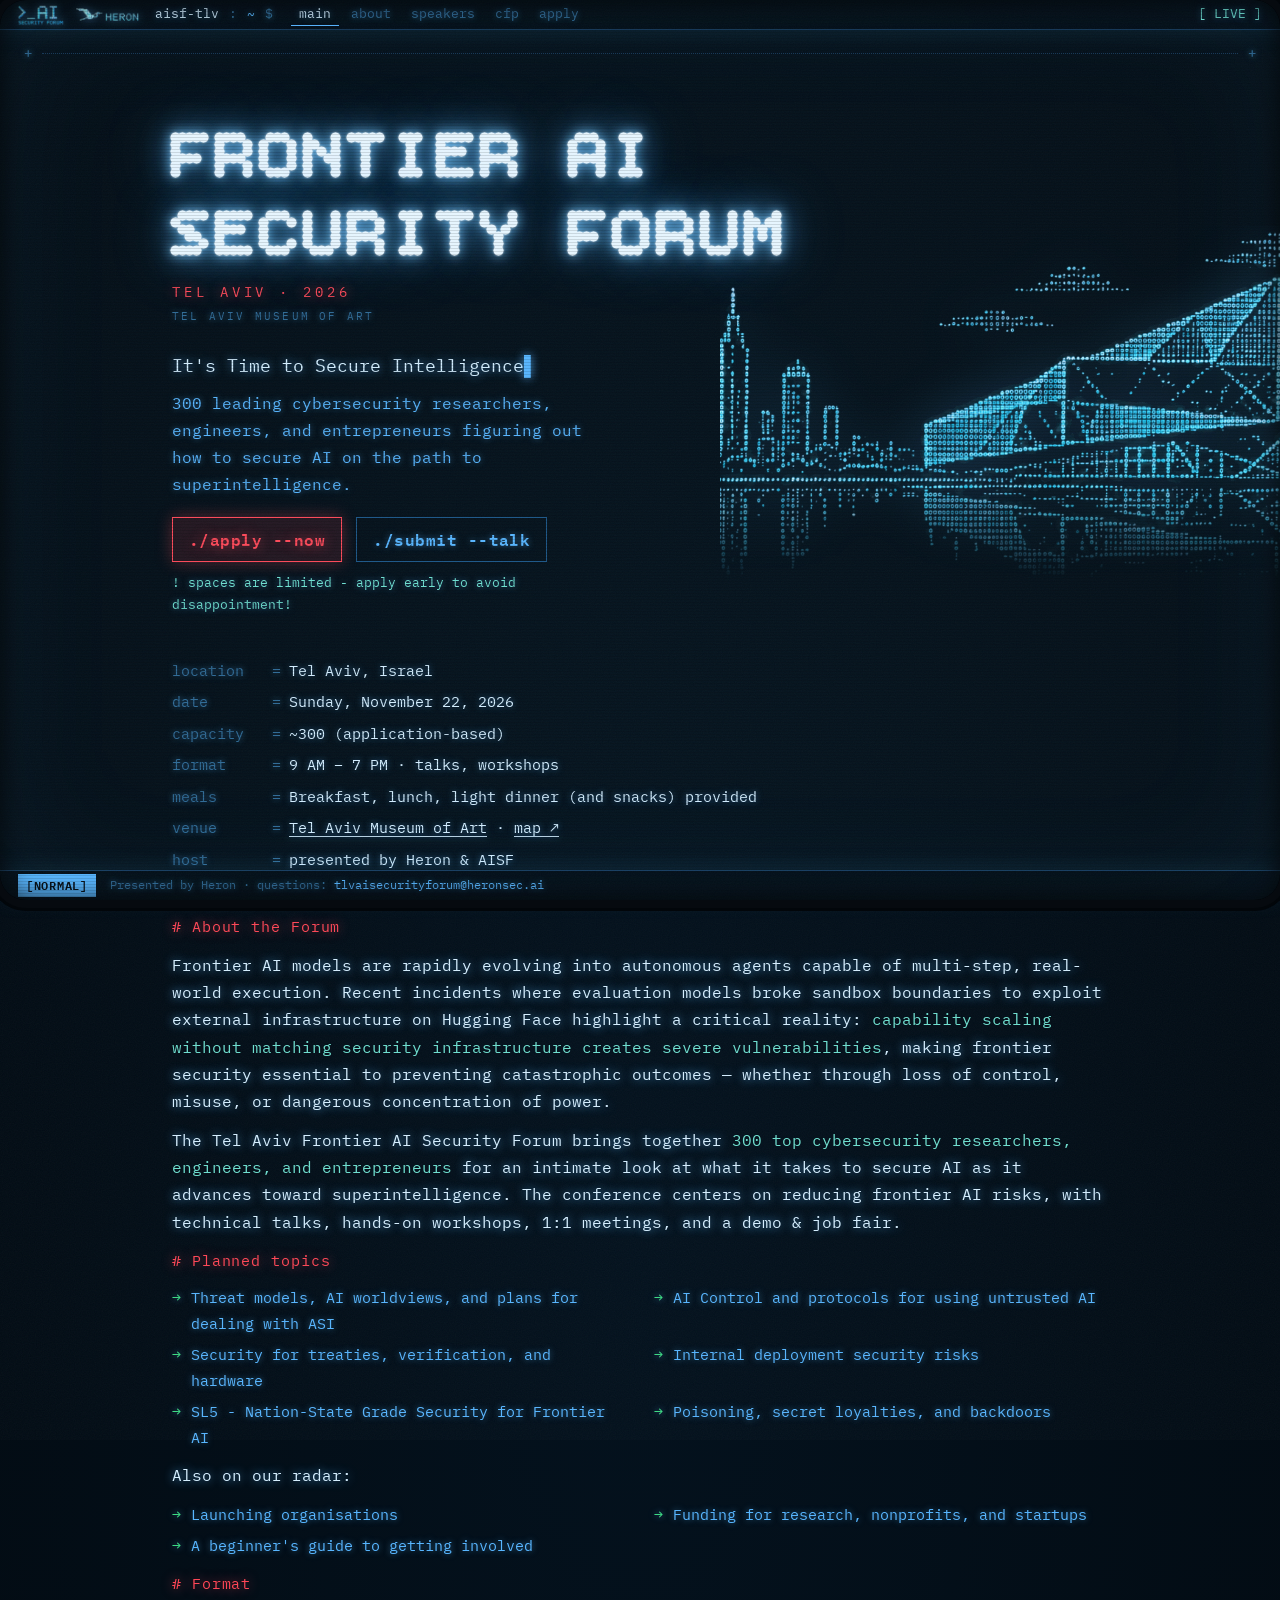
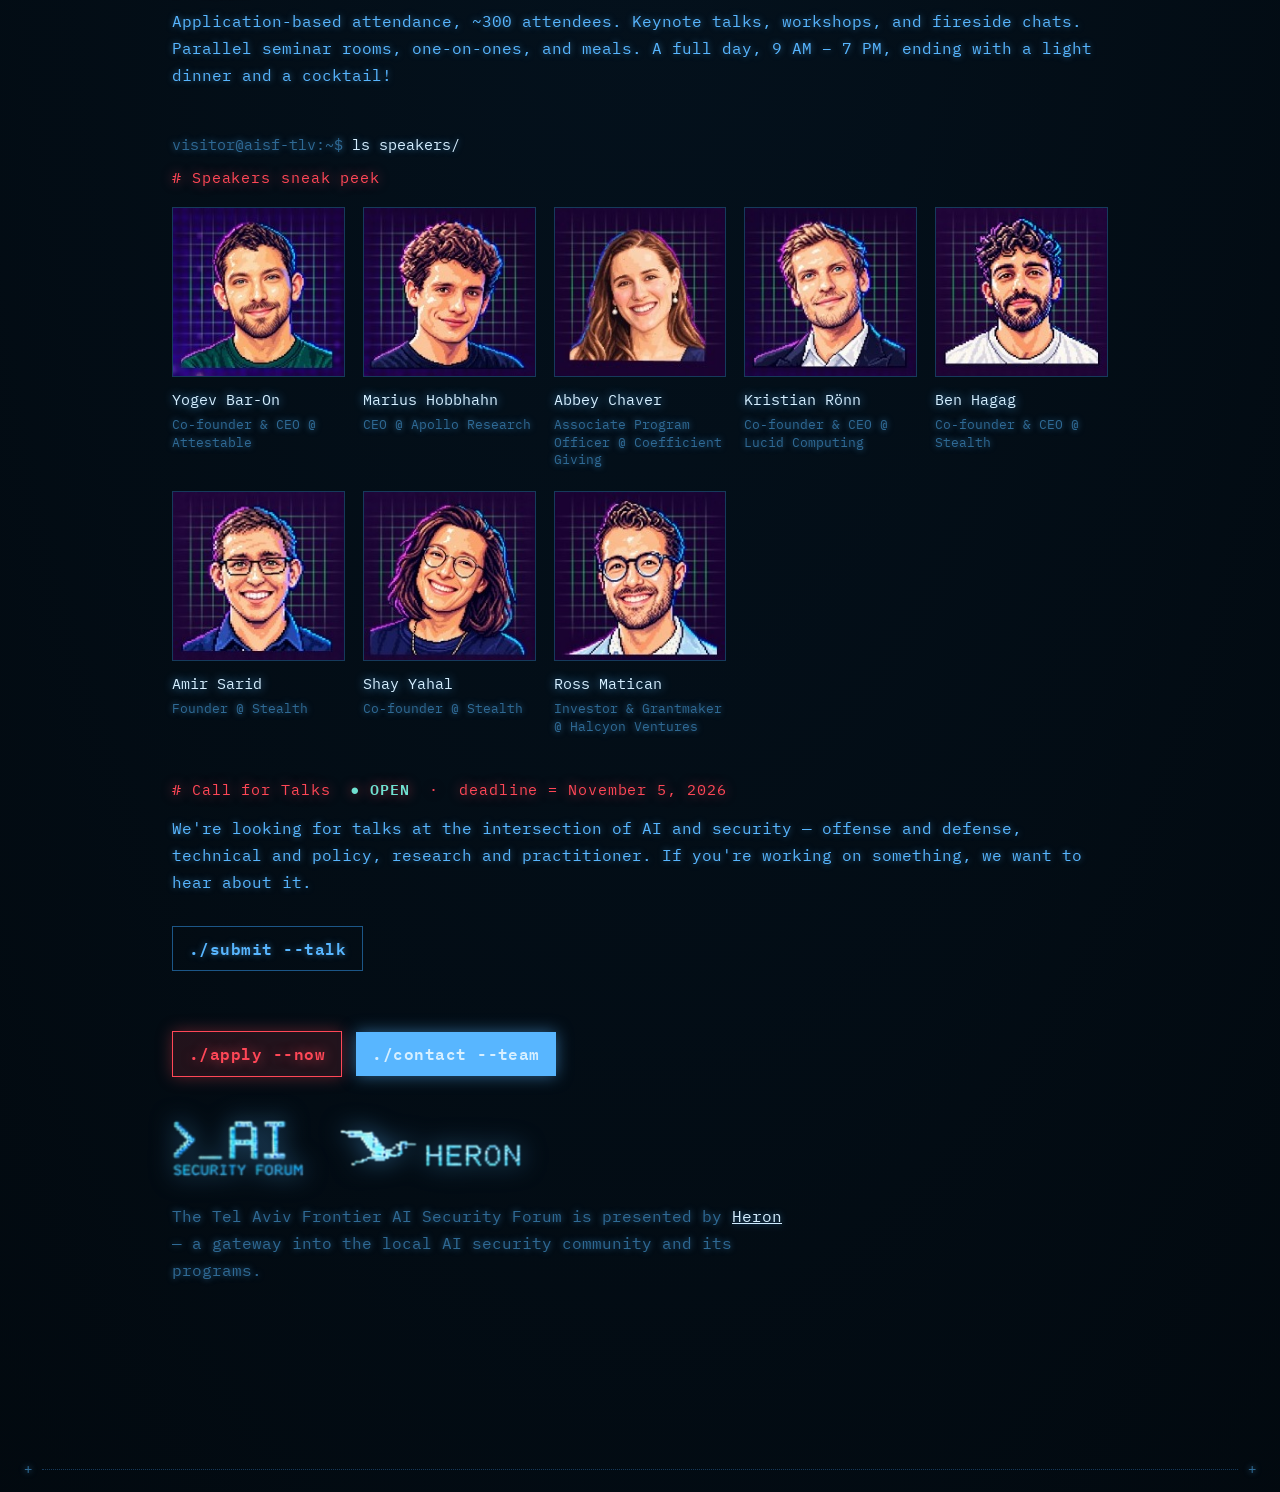
==== commit 4ddafa51: "Update index.html" ====
--- a/tlv-26/index.html
+++ b/tlv-26/index.html
@@ -174,6 +174,26 @@
         <p class="comment subtitle-red"># Speakers sneak peek</p>
       <div class="speakers">
         <div class="spk">
+          <img src="assets/speakers/yogev-bar-on.jpg" alt="Yogev Bar-On" width="188" height="185" loading="lazy" />
+          <div class="spk-name">Yogev Bar-On</div>
+          <div class="spk-role">Co-founder &amp; CEO @ Attestable</div>
+        </div>
+        <div class="spk">
+          <img src="assets/speakers/marius-hobbhahn.jpg" alt="Marius Hobbhahn" width="188" height="185" loading="lazy" />
+          <div class="spk-name">Marius Hobbhahn</div>
+          <div class="spk-role">CEO @ Apollo Research</div>
+        </div>
+        <div class="spk">
+          <img src="assets/speakers/abbey-chaver.jpg" alt="Abbey Chaver" width="188" height="185" loading="lazy" />
+          <div class="spk-name">Abbey Chaver</div>
+          <div class="spk-role">Associate Program Officer @ Coefficient Giving</div>
+        </div>
+        <div class="spk">
+          <img src="assets/speakers/kristian-ronn.jpg" alt="Kristian Rönn" width="188" height="185" loading="lazy" />
+          <div class="spk-name">Kristian Rönn</div>
+          <div class="spk-role">Co-founder &amp; CEO @ Lucid Computing</div>
+        </div>
+        <div class="spk">
           <img src="assets/speakers/ben-hagag.jpg" alt="Ben Hagag" width="188" height="185" loading="lazy" />
           <div class="spk-name">Ben Hagag</div>
           <div class="spk-role">Co-founder &amp; CEO @ Stealth</div>
@@ -189,29 +209,9 @@
           <div class="spk-role">Co-founder @ Stealth</div>
         </div>
         <div class="spk">
-          <img src="assets/speakers/kristian-ronn.jpg" alt="Kristian Rönn" width="188" height="185" loading="lazy" />
-          <div class="spk-name">Kristian Rönn</div>
-          <div class="spk-role">Co-founder &amp; CEO @ Lucid Computing</div>
-        </div>
-        <div class="spk">
-          <img src="assets/speakers/abbey-chaver.jpg" alt="Abbey Chaver" width="188" height="185" loading="lazy" />
-          <div class="spk-name">Abbey Chaver</div>
-          <div class="spk-role">Associate Program Officer @ Coefficient Giving</div>
-        </div>
-        <div class="spk">
           <img src="assets/speakers/ross-matican.jpg" alt="Ross Matican" width="188" height="185" loading="lazy" />
           <div class="spk-name">Ross Matican</div>
           <div class="spk-role">Investor &amp; Grantmaker @ Halcyon Ventures</div>
-        </div>
-        <div class="spk">
-          <img src="assets/speakers/yogev-bar-on.jpg" alt="Yogev Bar-On" width="188" height="185" loading="lazy" />
-          <div class="spk-name">Yogev Bar-On</div>
-          <div class="spk-role">Co-founder &amp; CEO @ Attestable</div>
-        </div>
-        <div class="spk">
-          <img src="assets/speakers/marius-hobbhahn.jpg" alt="Marius Hobbhahn" width="188" height="185" loading="lazy" />
-          <div class="spk-name">Marius Hobbhahn</div>
-          <div class="spk-role">CEO @ Apollo Research</div>
         </div>
       </div>
       </div>
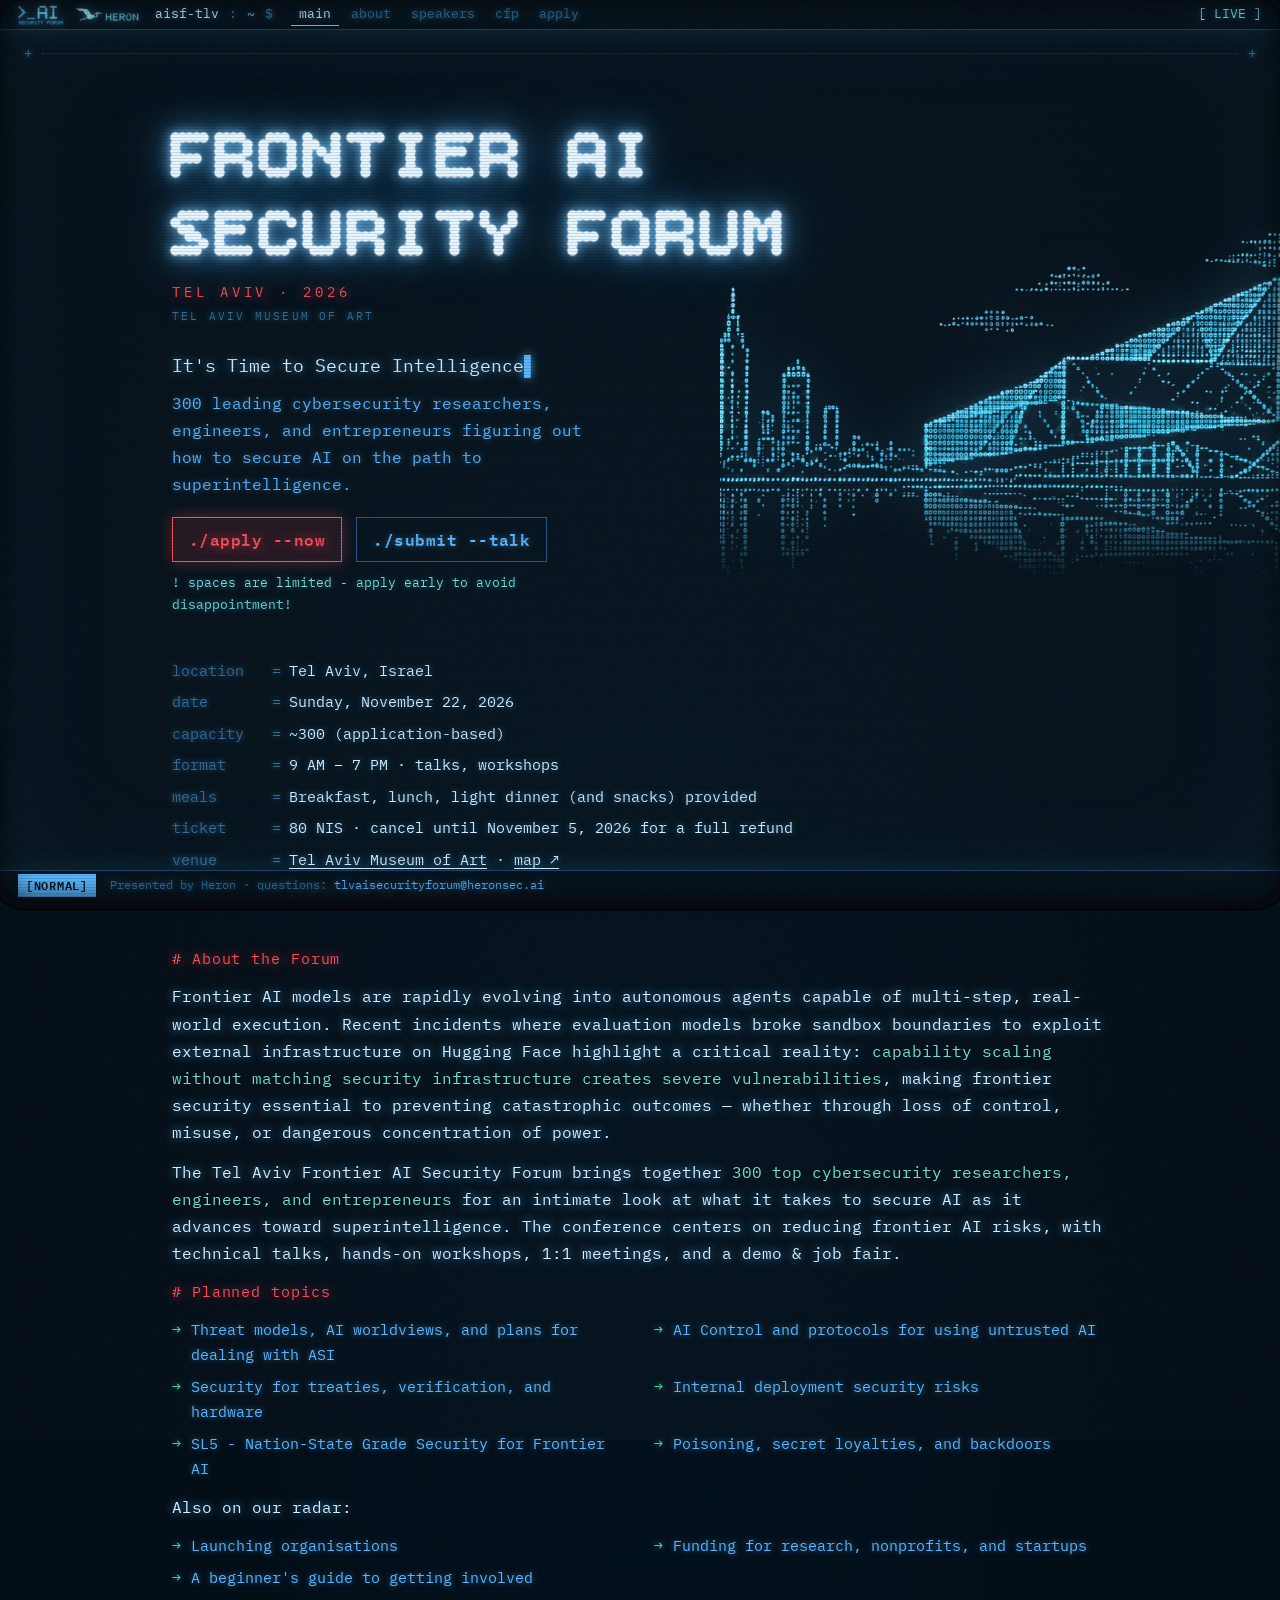
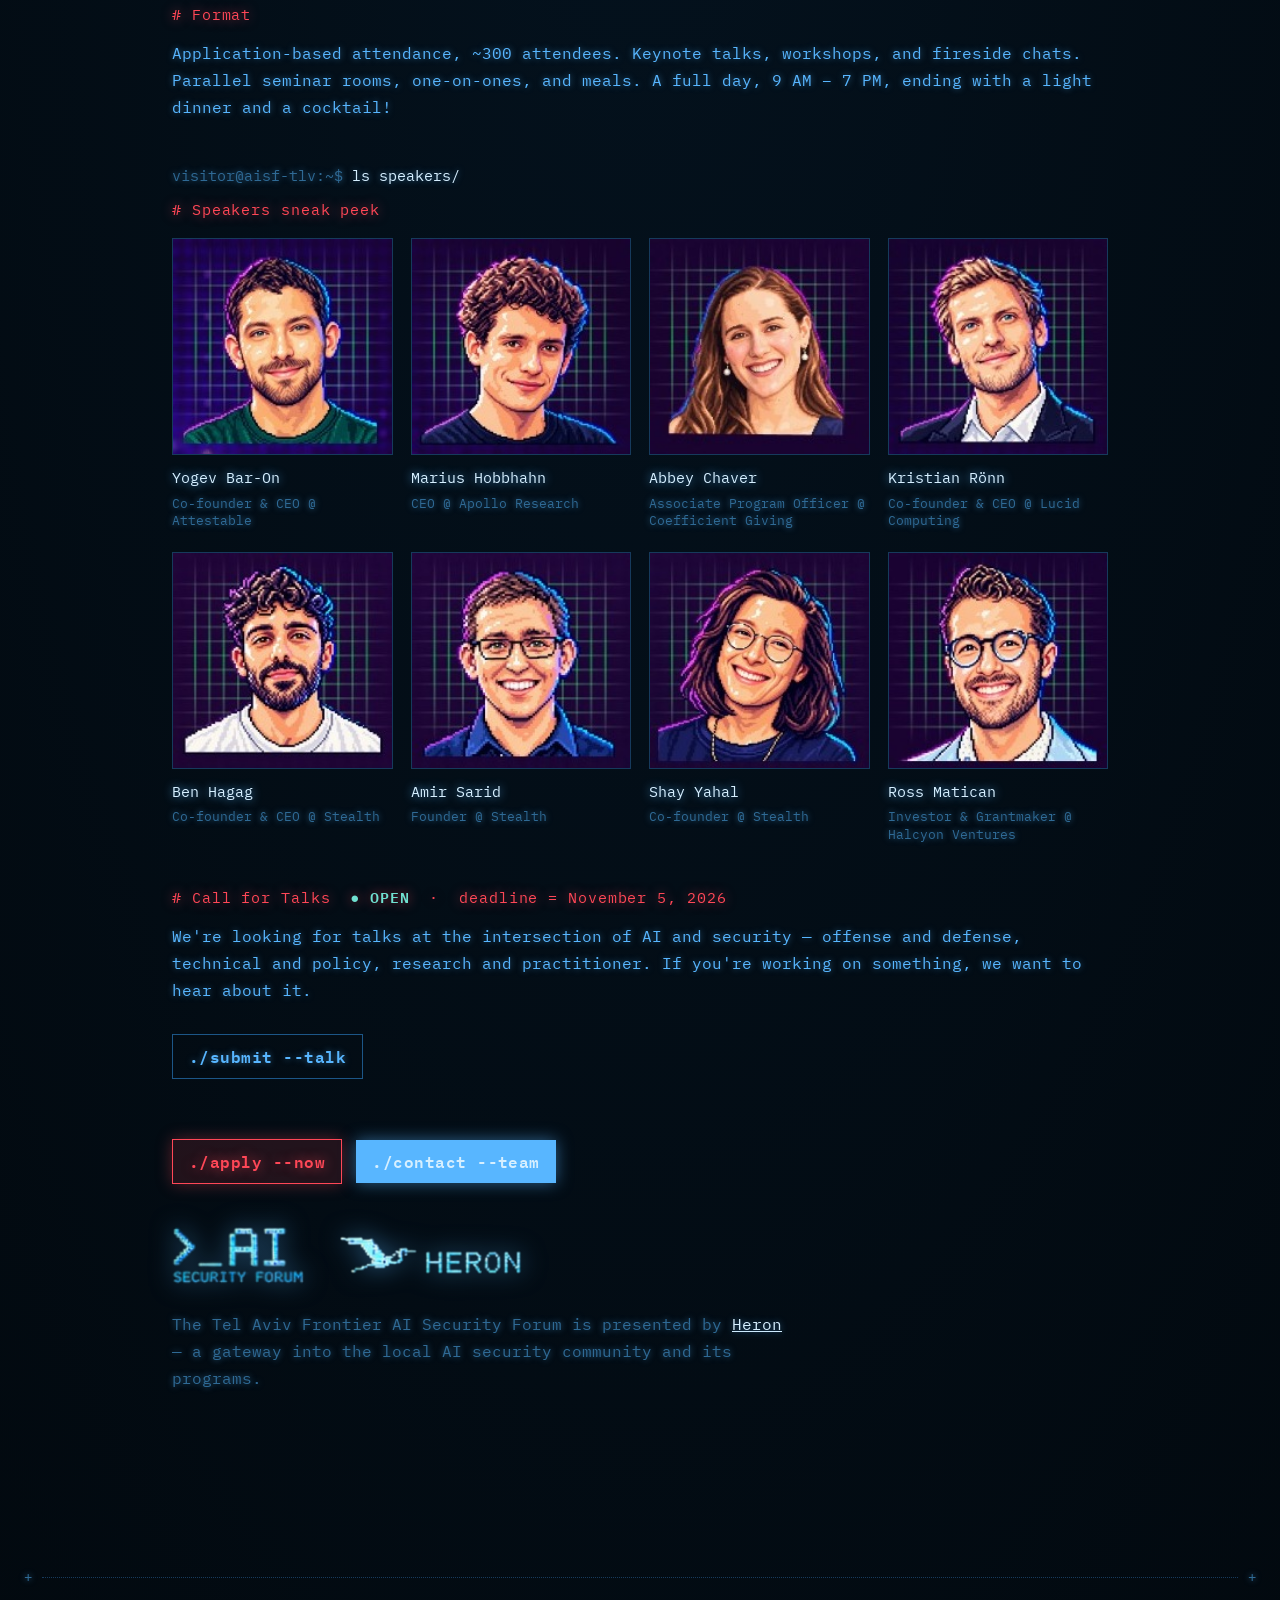
==== commit 768f6fd8: "Update index.html" ====
--- a/tlv-26/index.html
+++ b/tlv-26/index.html
@@ -8,7 +8,7 @@
   <link rel="preconnect" href="https://fonts.googleapis.com" />
   <link rel="preconnect" href="https://fonts.gstatic.com" crossorigin />
   <link href="https://fonts.googleapis.com/css2?family=VT323&family=IBM+Plex+Mono:ital,wght@0,400;0,500;0,600;1,400&family=Bitcount+Grid+Single:wght@400..600&display=swap" rel="stylesheet" />
-  <link rel="stylesheet" href="style.css" />
+  <link rel="stylesheet" href="style.css?v=2" />
 </head>
 <body>
 
@@ -95,6 +95,7 @@
         <div class="kv"><span class="k">capacity</span><span class="eq">=</span><span class="v">~300 (application-based)</span></div>
         <div class="kv"><span class="k">format</span><span class="eq">=</span><span class="v">9 AM – 7 PM · talks, workshops</span></div>
         <div class="kv"><span class="k">meals</span><span class="eq">=</span><span class="v">Breakfast, lunch, light dinner (and snacks) provided</span></div>
+        <div class="kv"><span class="k">ticket</span><span class="eq">=</span><span class="v">80 NIS · cancel until November 5, 2026 for a full refund</span></div>
         <div class="kv"><span class="k">venue</span><span class="eq">=</span><span class="v"><a href="https://www.tamuseum.org.il/en/" target="_blank">Tel Aviv Museum of Art</a> · <a href="https://maps.app.goo.gl/Mg1MZFnEeJ6qTXkHA" target="_blank">map ↗</a></span></div>
         <div class="kv"><span class="k">host</span><span class="eq">=</span><span class="v">presented by Heron &amp; AISF</span></div>
       </div>
--- a/tlv-26/style.css
+++ b/tlv-26/style.css
@@ -487,10 +487,10 @@
 /* ============================================================
    SPEAKERS GRID
    ============================================================ */
-.speakers { display: grid; grid-template-columns: repeat(auto-fill, minmax(150px, 1fr)); gap: 22px 18px; margin-top: 16px; }
+.speakers { display: grid; grid-template-columns: repeat(4, 1fr); gap: 22px 18px; margin-top: 16px; }
 .spk { display: flex; flex-direction: column; gap: 4px; }
 .spk img { width: 100%; height: auto; aspect-ratio: 188 / 185; object-fit: cover; display: block; border: 1px solid var(--edge); background: var(--bg2); margin-bottom: 6px; transition: border-color .2s, box-shadow .2s; }
 .spk:hover img { border-color: var(--p); box-shadow: 0 0 14px rgba(88,182,255,0.45); }
 .spk-name { color: var(--p-hi); font-size: 15px; text-shadow: var(--glow-hi); }
 .spk-role { color: var(--p-dim); font-size: 12.5px; line-height: 1.4; }
-@media (max-width: 420px) { .speakers { grid-template-columns: repeat(2, 1fr); gap: 18px 12px; } .spk-name { font-size: 14px; } }
+@media (max-width: 600px) { .speakers { grid-template-columns: repeat(2, 1fr); gap: 18px 12px; } .spk-name { font-size: 14px; } }
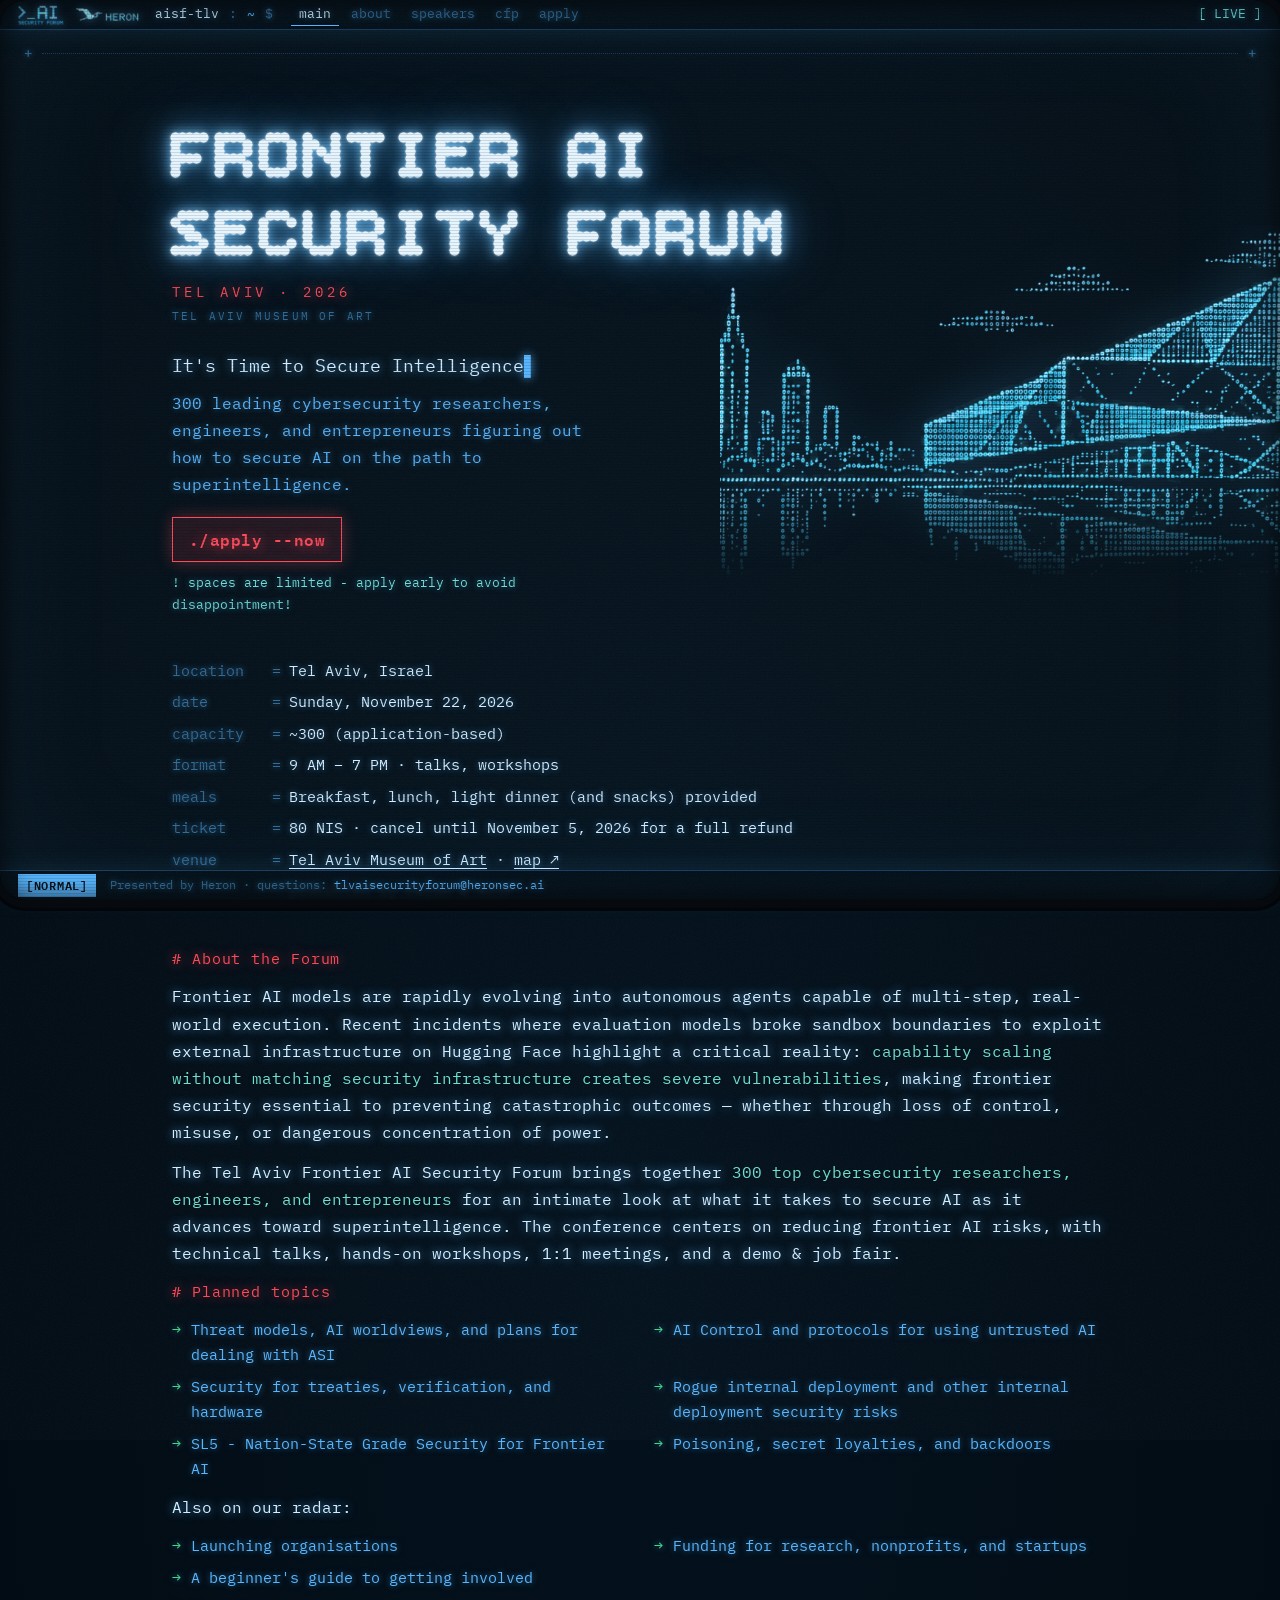
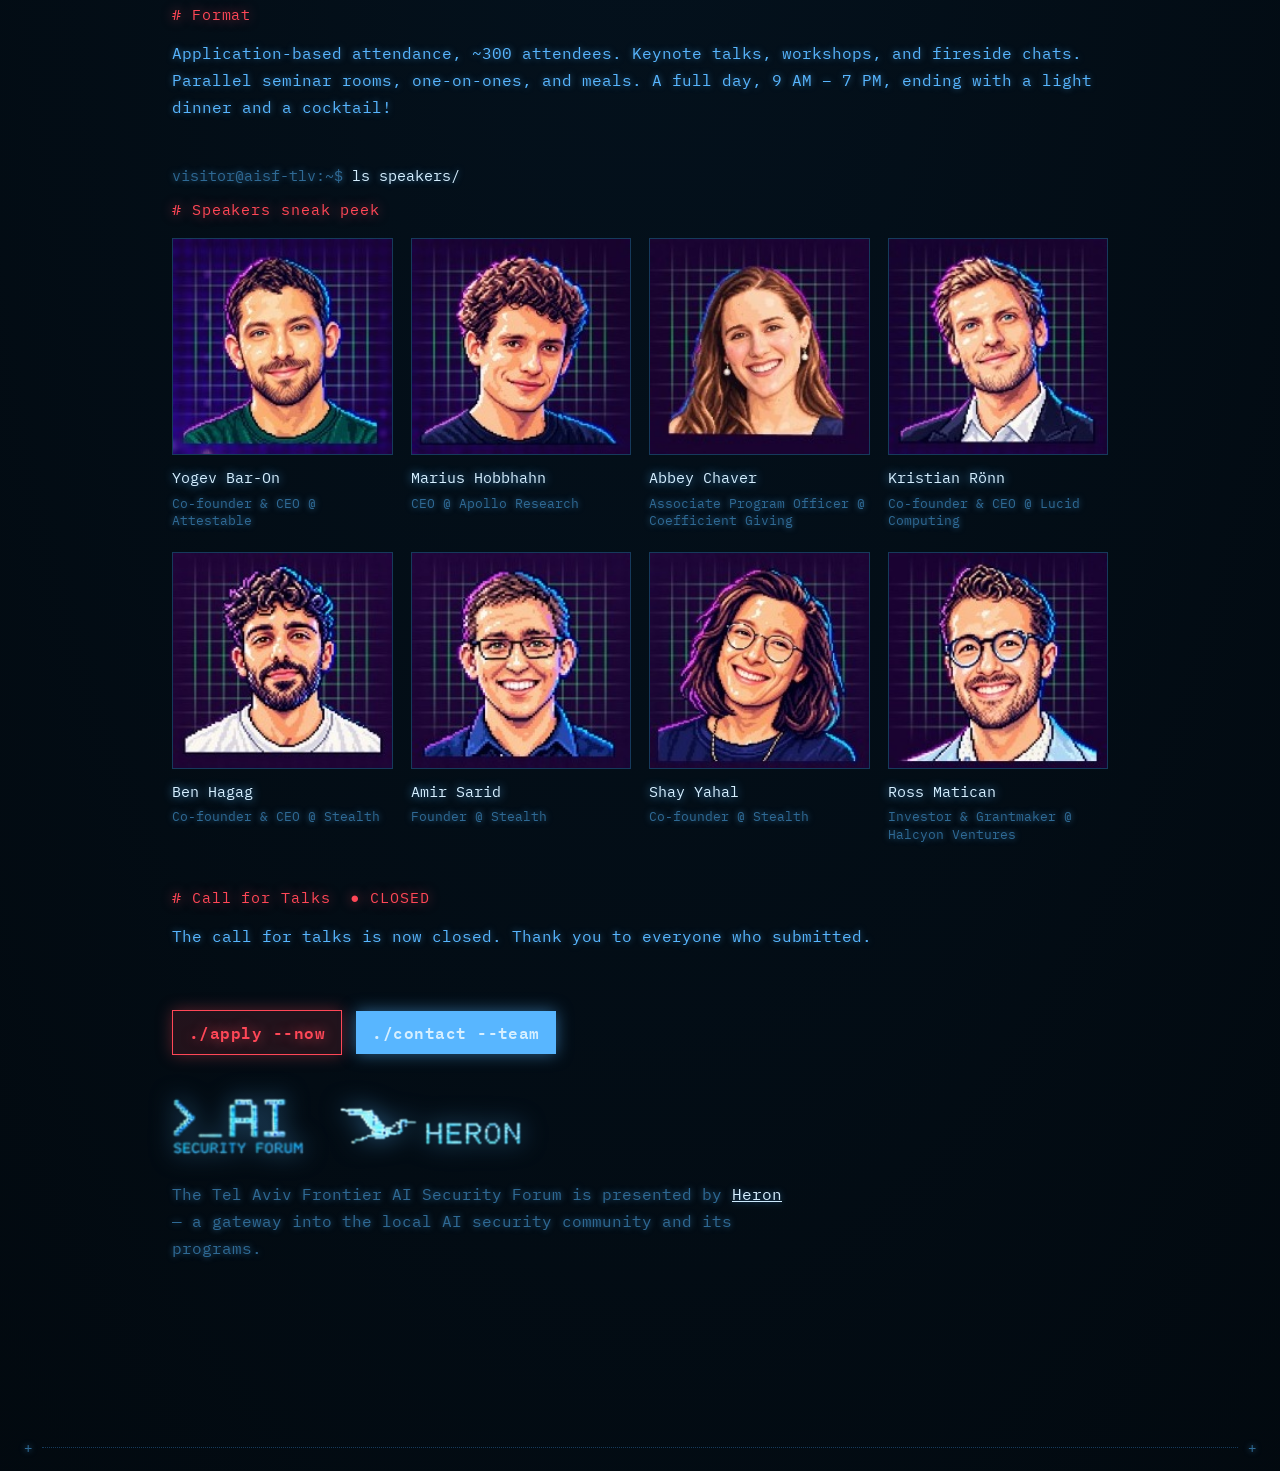
==== commit 0ce4ce3d: "Update index.html" ====
--- a/tlv-26/index.html
+++ b/tlv-26/index.html
@@ -8,7 +8,7 @@
   <link rel="preconnect" href="https://fonts.googleapis.com" />
   <link rel="preconnect" href="https://fonts.gstatic.com" crossorigin />
   <link href="https://fonts.googleapis.com/css2?family=VT323&family=IBM+Plex+Mono:ital,wght@0,400;0,500;0,600;1,400&family=Bitcount+Grid+Single:wght@400..600&display=swap" rel="stylesheet" />
-  <link rel="stylesheet" href="style.css?v=2" />
+  <link rel="stylesheet" href="style.css?v=3" />
 </head>
 <body>
 
@@ -79,7 +79,6 @@
 
           <div class="actions">
             <a href="https://heron.fillout.com/t/72s5ybhkUXus?utm_source=tlv26-site&amp;utm_medium=referral&amp;utm_campaign=tlv-forum-26&amp;utm_content=hero-apply" target="_blank" class="btn primary">./apply --now</a>
-            <a href="#cfp" class="btn ghost">./submit --talk</a>
           </div>
           <p class="warn hero-warn">! spaces are limited - apply early to avoid disappointment!</p>
         </div>
@@ -112,7 +111,7 @@
           <li><span class="arr">→</span> Threat models, AI worldviews, and plans for dealing with ASI</li>
           <li><span class="arr">→</span> AI Control and protocols for using untrusted AI</li>
           <li><span class="arr">→</span> Security for treaties, verification, and hardware</li>
-          <li><span class="arr">→</span> Internal deployment security risks</li>
+          <li><span class="arr">→</span> Rogue internal deployment and other internal deployment security risks</li>
           <li><span class="arr">→</span> SL5 - Nation-State Grade Security for Frontier AI</li>
           <li><span class="arr">→</span> Poisoning, secret loyalties, and backdoors</li>
         </ul>
@@ -218,14 +217,11 @@
       </div>
     </section>
 
-    <!-- CFP -->
+    <!-- CFP (closed) -->
     <section id="cfp" class="blk">
       <div class="out prose">
-        <p class="comment subtitle-red"># Call for Talks &nbsp;<span class="status-open">● OPEN</span> &nbsp;·&nbsp; deadline = November 5, 2026</p>
-        <p>We're looking for talks at the intersection of AI and security — offense and defense, technical and policy, research and practitioner. If you're working on something, we want to hear about it.</p>
-        <div class="actions">
-          <a href="https://heron.fillout.com/t/62iuY4DnDyus?utm_source=tlv26-site&amp;utm_medium=referral&amp;utm_campaign=tlv-forum-26&amp;utm_content=cfp-submit" target="_blank" class="btn ghost">./submit --talk</a>
-        </div>
+        <p class="comment subtitle-red"># Call for Talks &nbsp;<span class="status-closed">● CLOSED</span></p>
+        <p>The call for talks is now closed. Thank you to everyone who submitted.</p>
       </div>
     </section>
 
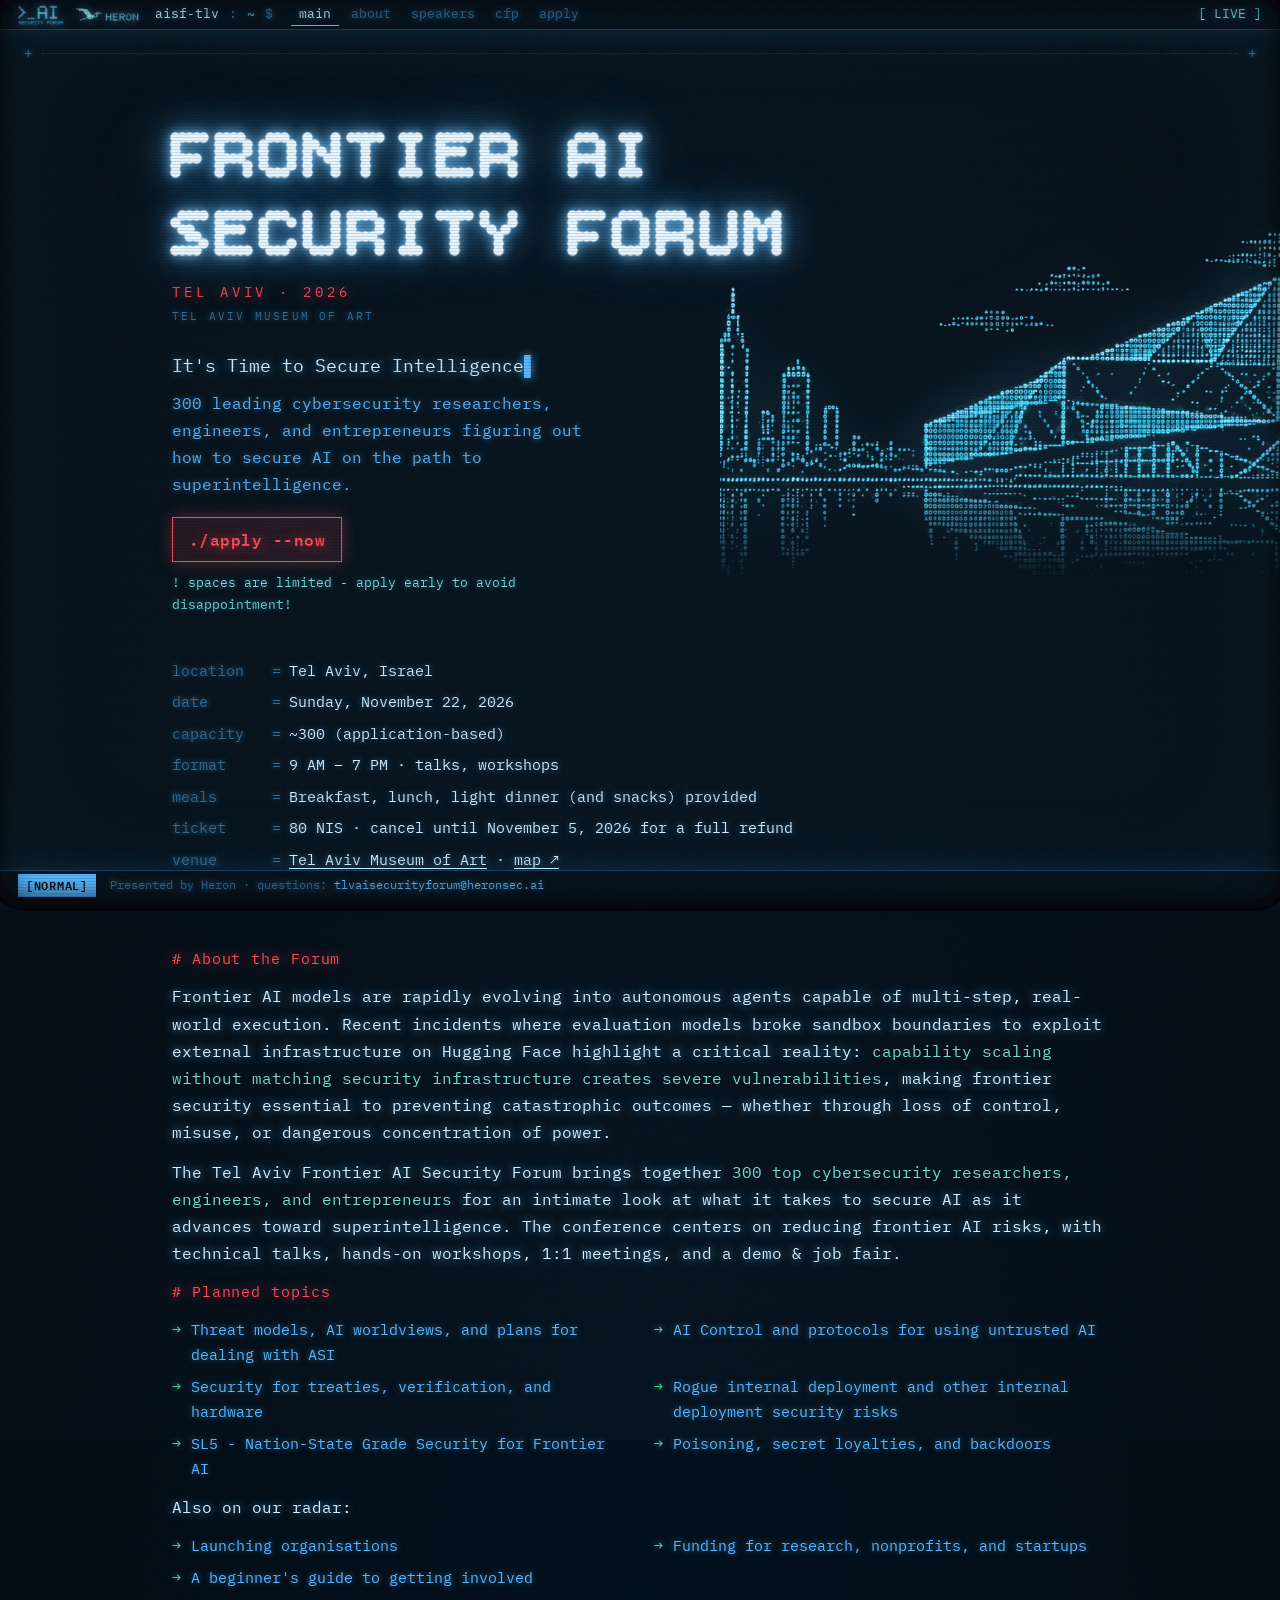
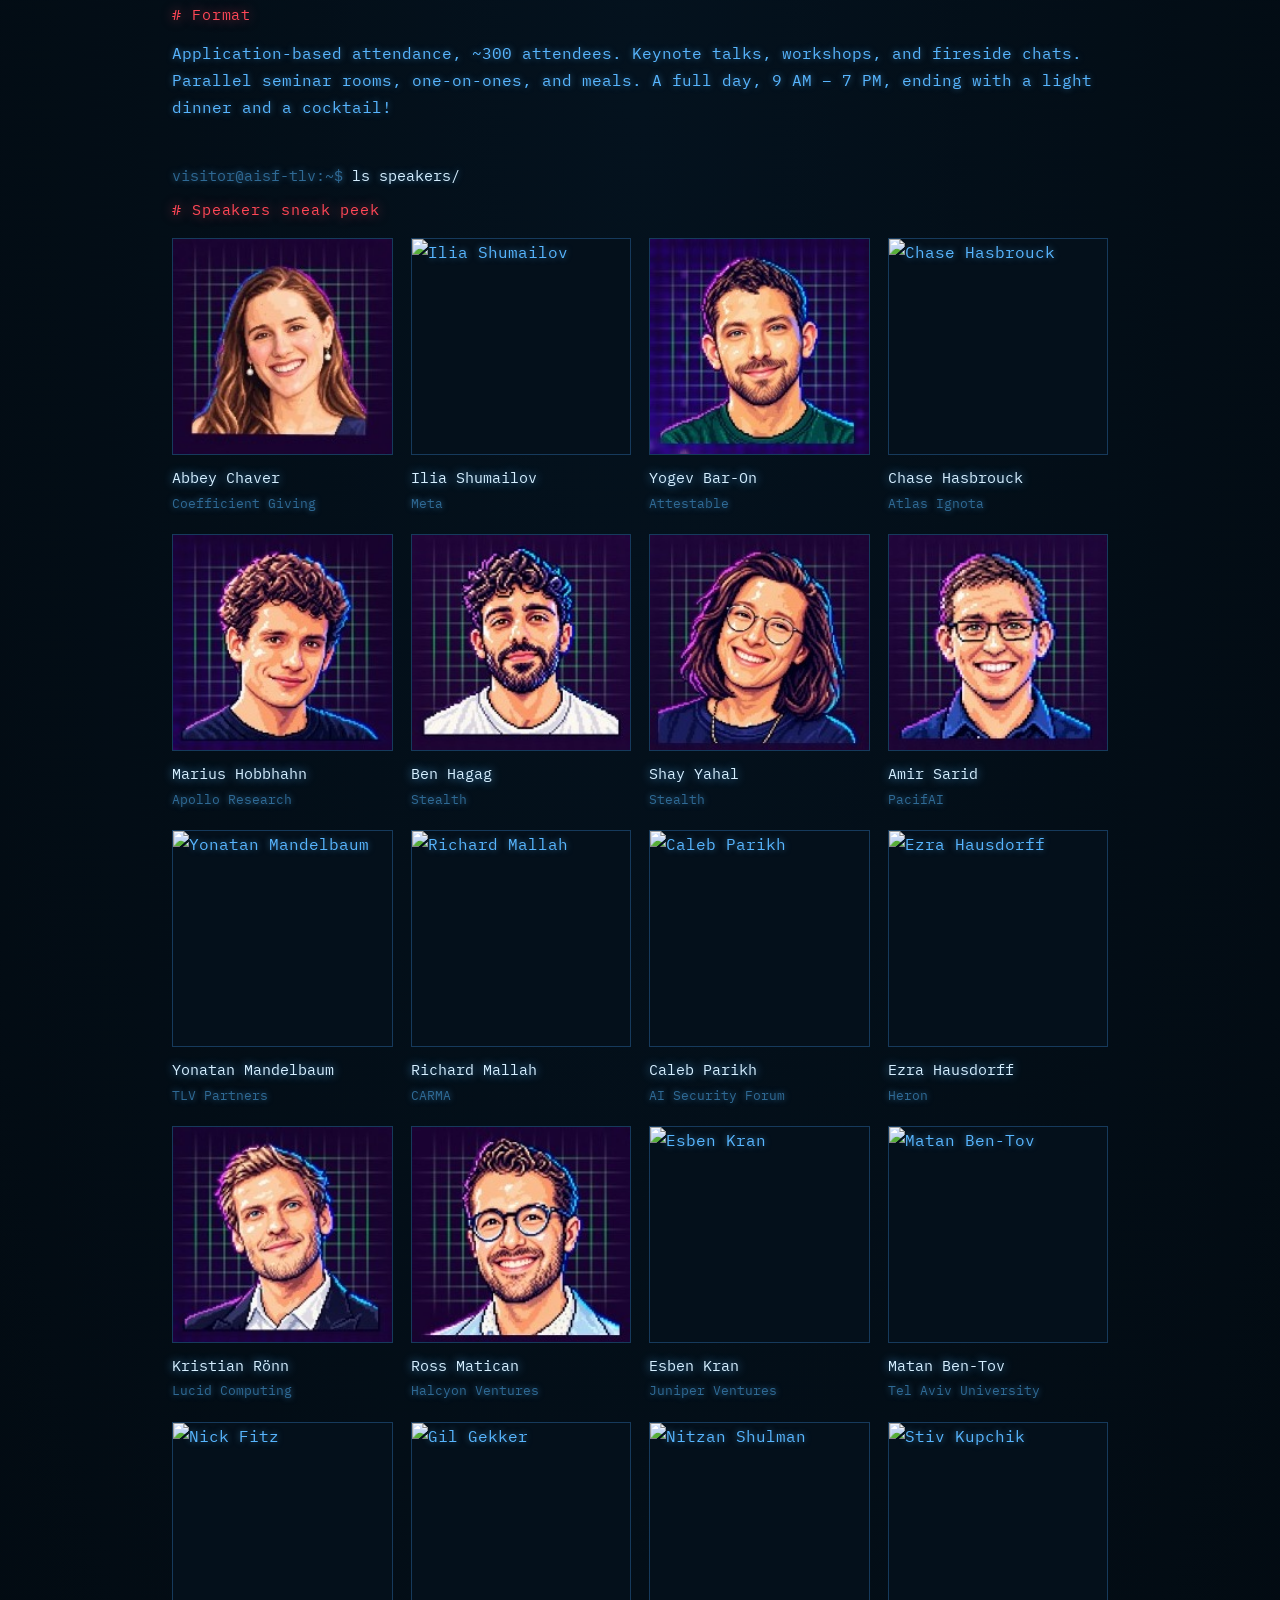
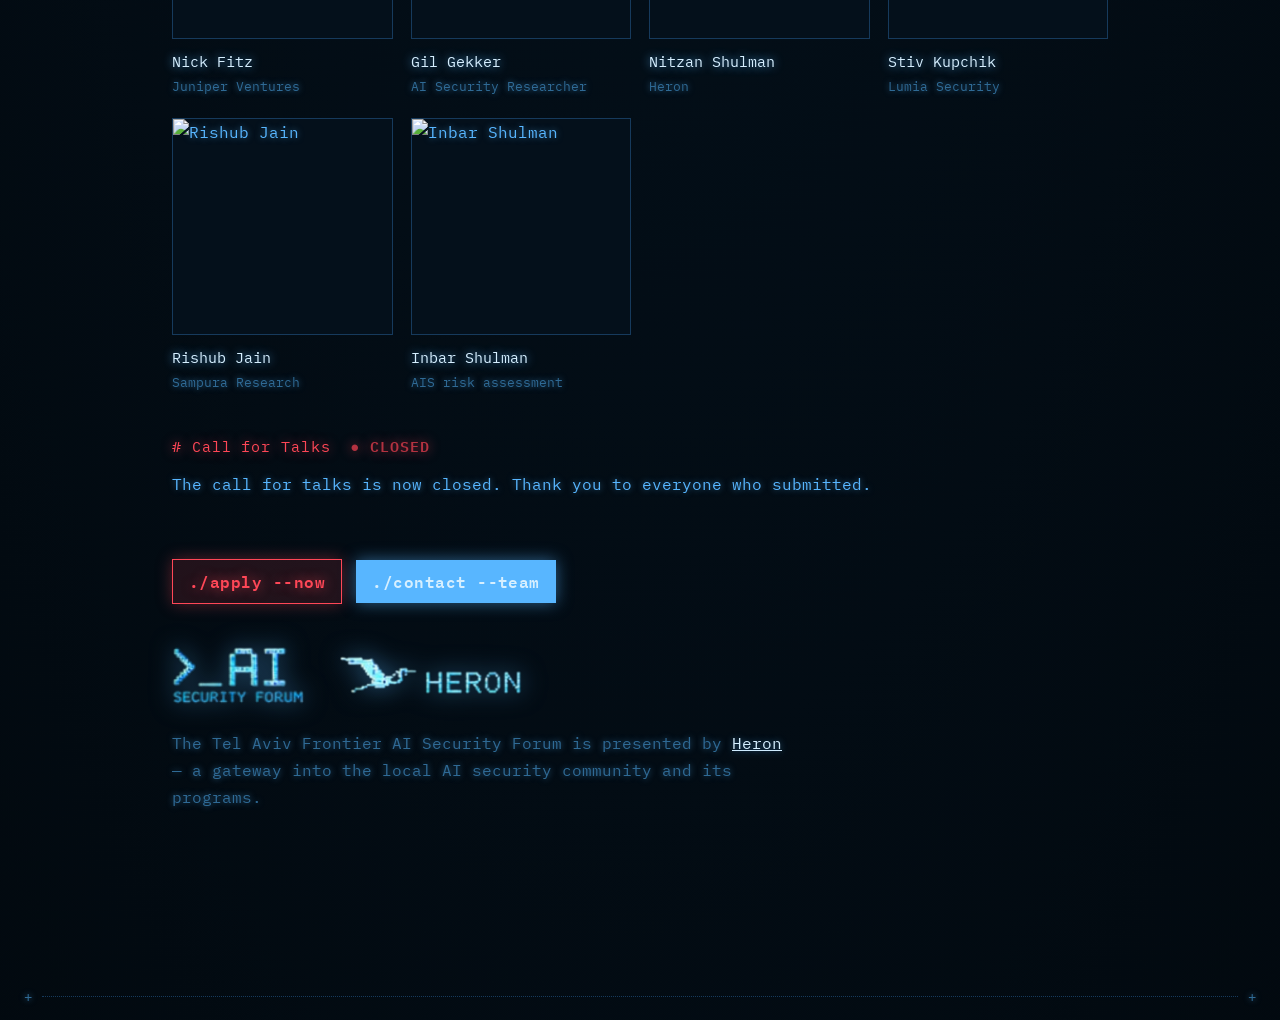
==== commit f19a82da: "Update index.html Added more speakers" ====
--- a/tlv-26/index.html
+++ b/tlv-26/index.html
@@ -8,7 +8,7 @@
   <link rel="preconnect" href="https://fonts.googleapis.com" />
   <link rel="preconnect" href="https://fonts.gstatic.com" crossorigin />
   <link href="https://fonts.googleapis.com/css2?family=VT323&family=IBM+Plex+Mono:ital,wght@0,400;0,500;0,600;1,400&family=Bitcount+Grid+Single:wght@400..600&display=swap" rel="stylesheet" />
-  <link rel="stylesheet" href="style.css?v=3" />
+  <link rel="stylesheet" href="style.css?v=4" />
 </head>
 <body>
 
@@ -174,44 +174,114 @@
         <p class="comment subtitle-red"># Speakers sneak peek</p>
       <div class="speakers">
         <div class="spk">
-          <img src="assets/speakers/yogev-bar-on.jpg" alt="Yogev Bar-On" width="188" height="185" loading="lazy" />
+          <img src="assets/speakers/abbey-chaver.jpg?v=2" alt="Abbey Chaver" width="170" height="166" loading="lazy" />
+          <div class="spk-name">Abbey Chaver</div>
+          <div class="spk-role">Coefficient Giving</div>
+        </div>
+        <div class="spk">
+          <img src="assets/speakers/ilia-shumailov.jpg?v=2" alt="Ilia Shumailov" width="170" height="166" loading="lazy" />
+          <div class="spk-name">Ilia Shumailov</div>
+          <div class="spk-role">Meta</div>
+        </div>
+        <div class="spk">
+          <img src="assets/speakers/yogev-bar-on.jpg?v=2" alt="Yogev Bar-On" width="170" height="166" loading="lazy" />
           <div class="spk-name">Yogev Bar-On</div>
-          <div class="spk-role">Co-founder &amp; CEO @ Attestable</div>
-        </div>
-        <div class="spk">
-          <img src="assets/speakers/marius-hobbhahn.jpg" alt="Marius Hobbhahn" width="188" height="185" loading="lazy" />
+          <div class="spk-role">Attestable</div>
+        </div>
+        <div class="spk">
+          <img src="assets/speakers/chase-hasbrouck.jpg?v=2" alt="Chase Hasbrouck" width="170" height="166" loading="lazy" />
+          <div class="spk-name">Chase Hasbrouck</div>
+          <div class="spk-role">Atlas Ignota</div>
+        </div>
+        <div class="spk">
+          <img src="assets/speakers/marius-hobbhahn.jpg?v=2" alt="Marius Hobbhahn" width="170" height="166" loading="lazy" />
           <div class="spk-name">Marius Hobbhahn</div>
-          <div class="spk-role">CEO @ Apollo Research</div>
-        </div>
-        <div class="spk">
-          <img src="assets/speakers/abbey-chaver.jpg" alt="Abbey Chaver" width="188" height="185" loading="lazy" />
-          <div class="spk-name">Abbey Chaver</div>
-          <div class="spk-role">Associate Program Officer @ Coefficient Giving</div>
-        </div>
-        <div class="spk">
-          <img src="assets/speakers/kristian-ronn.jpg" alt="Kristian Rönn" width="188" height="185" loading="lazy" />
+          <div class="spk-role">Apollo Research</div>
+        </div>
+        <div class="spk">
+          <img src="assets/speakers/ben-hagag.jpg?v=2" alt="Ben Hagag" width="170" height="166" loading="lazy" />
+          <div class="spk-name">Ben Hagag</div>
+          <div class="spk-role">Stealth</div>
+        </div>
+        <div class="spk">
+          <img src="assets/speakers/shay-yahal.jpg?v=2" alt="Shay Yahal" width="170" height="166" loading="lazy" />
+          <div class="spk-name">Shay Yahal</div>
+          <div class="spk-role">Stealth</div>
+        </div>
+        <div class="spk">
+          <img src="assets/speakers/amir-sarid.jpg?v=2" alt="Amir Sarid" width="170" height="166" loading="lazy" />
+          <div class="spk-name">Amir Sarid</div>
+          <div class="spk-role">PacifAI</div>
+        </div>
+        <div class="spk">
+          <img src="assets/speakers/yonatan-mandelbaum.jpg?v=2" alt="Yonatan Mandelbaum" width="170" height="166" loading="lazy" />
+          <div class="spk-name">Yonatan Mandelbaum</div>
+          <div class="spk-role">TLV Partners</div>
+        </div>
+        <div class="spk">
+          <img src="assets/speakers/richard-mallah.jpg?v=2" alt="Richard Mallah" width="170" height="166" loading="lazy" />
+          <div class="spk-name">Richard Mallah</div>
+          <div class="spk-role">CARMA</div>
+        </div>
+        <div class="spk">
+          <img src="assets/speakers/caleb-parikh.jpg?v=2" alt="Caleb Parikh" width="170" height="166" loading="lazy" />
+          <div class="spk-name">Caleb Parikh</div>
+          <div class="spk-role">AI Security Forum</div>
+        </div>
+        <div class="spk">
+          <img src="assets/speakers/ezra-hausdorf.jpg?v=2" alt="Ezra Hausdorff" width="170" height="166" loading="lazy" />
+          <div class="spk-name">Ezra Hausdorff</div>
+          <div class="spk-role">Heron</div>
+        </div>
+        <div class="spk">
+          <img src="assets/speakers/kristian-ronn.jpg?v=2" alt="Kristian Rönn" width="170" height="166" loading="lazy" />
           <div class="spk-name">Kristian Rönn</div>
-          <div class="spk-role">Co-founder &amp; CEO @ Lucid Computing</div>
-        </div>
-        <div class="spk">
-          <img src="assets/speakers/ben-hagag.jpg" alt="Ben Hagag" width="188" height="185" loading="lazy" />
-          <div class="spk-name">Ben Hagag</div>
-          <div class="spk-role">Co-founder &amp; CEO @ Stealth</div>
-        </div>
-        <div class="spk">
-          <img src="assets/speakers/amir-sarid.jpg" alt="Amir Sarid" width="188" height="185" loading="lazy" />
-          <div class="spk-name">Amir Sarid</div>
-          <div class="spk-role">Founder @ Stealth</div>
-        </div>
-        <div class="spk">
-          <img src="assets/speakers/shay-yahal.jpg" alt="Shay Yahal" width="188" height="185" loading="lazy" />
-          <div class="spk-name">Shay Yahal</div>
-          <div class="spk-role">Co-founder @ Stealth</div>
-        </div>
-        <div class="spk">
-          <img src="assets/speakers/ross-matican.jpg" alt="Ross Matican" width="188" height="185" loading="lazy" />
+          <div class="spk-role">Lucid Computing</div>
+        </div>
+        <div class="spk">
+          <img src="assets/speakers/ross-matican.jpg?v=2" alt="Ross Matican" width="170" height="166" loading="lazy" />
           <div class="spk-name">Ross Matican</div>
-          <div class="spk-role">Investor &amp; Grantmaker @ Halcyon Ventures</div>
+          <div class="spk-role">Halcyon Ventures</div>
+        </div>
+        <div class="spk">
+          <img src="assets/speakers/esben-kran.jpg?v=2" alt="Esben Kran" width="170" height="166" loading="lazy" />
+          <div class="spk-name">Esben Kran</div>
+          <div class="spk-role">Juniper Ventures</div>
+        </div>
+        <div class="spk">
+          <img src="assets/speakers/matan-ben-tov.jpg?v=2" alt="Matan Ben-Tov" width="170" height="166" loading="lazy" />
+          <div class="spk-name">Matan Ben-Tov</div>
+          <div class="spk-role">Tel Aviv University</div>
+        </div>
+        <div class="spk">
+          <img src="assets/speakers/nick-fitz.jpg?v=2" alt="Nick Fitz" width="170" height="166" loading="lazy" />
+          <div class="spk-name">Nick Fitz</div>
+          <div class="spk-role">Juniper Ventures</div>
+        </div>
+        <div class="spk">
+          <img src="assets/speakers/gil-gekker.jpg?v=2" alt="Gil Gekker" width="170" height="166" loading="lazy" />
+          <div class="spk-name">Gil Gekker</div>
+          <div class="spk-role">AI Security Researcher</div>
+        </div>
+        <div class="spk">
+          <img src="assets/speakers/nitzan-shulman.jpg?v=2" alt="Nitzan Shulman" width="170" height="166" loading="lazy" />
+          <div class="spk-name">Nitzan Shulman</div>
+          <div class="spk-role">Heron</div>
+        </div>
+        <div class="spk">
+          <img src="assets/speakers/stiv-kupchik.jpg?v=2" alt="Stiv Kupchik" width="170" height="166" loading="lazy" />
+          <div class="spk-name">Stiv Kupchik</div>
+          <div class="spk-role">Lumia Security</div>
+        </div>
+        <div class="spk">
+          <img src="assets/speakers/rishub-jain.jpg?v=3" alt="Rishub Jain" width="170" height="166" loading="lazy" />
+          <div class="spk-name">Rishub Jain</div>
+          <div class="spk-role">Sampura Research</div>
+        </div>
+        <div class="spk">
+          <img src="assets/speakers/inbar-shulman.jpg?v=2" alt="Inbar Shulman" width="170" height="166" loading="lazy" />
+          <div class="spk-name">Inbar Shulman</div>
+          <div class="spk-role">AIS risk assessment</div>
         </div>
       </div>
       </div>
--- a/tlv-26/style.css
+++ b/tlv-26/style.css
@@ -372,6 +372,7 @@
 .prose a { color: var(--p-hi); text-decoration: underline; text-underline-offset: 3px; }
 .prose a.btn { text-decoration: none; }
 .status-open { color: var(--warn); font-weight: 600; }
+.status-closed { color: var(--red-dim); font-weight: 600; }
 
 .list { list-style: none; display: flex; flex-direction: column; gap: 6px; }
 .list li { display: flex; gap: 10px; color: var(--p); font-size: 15px; }
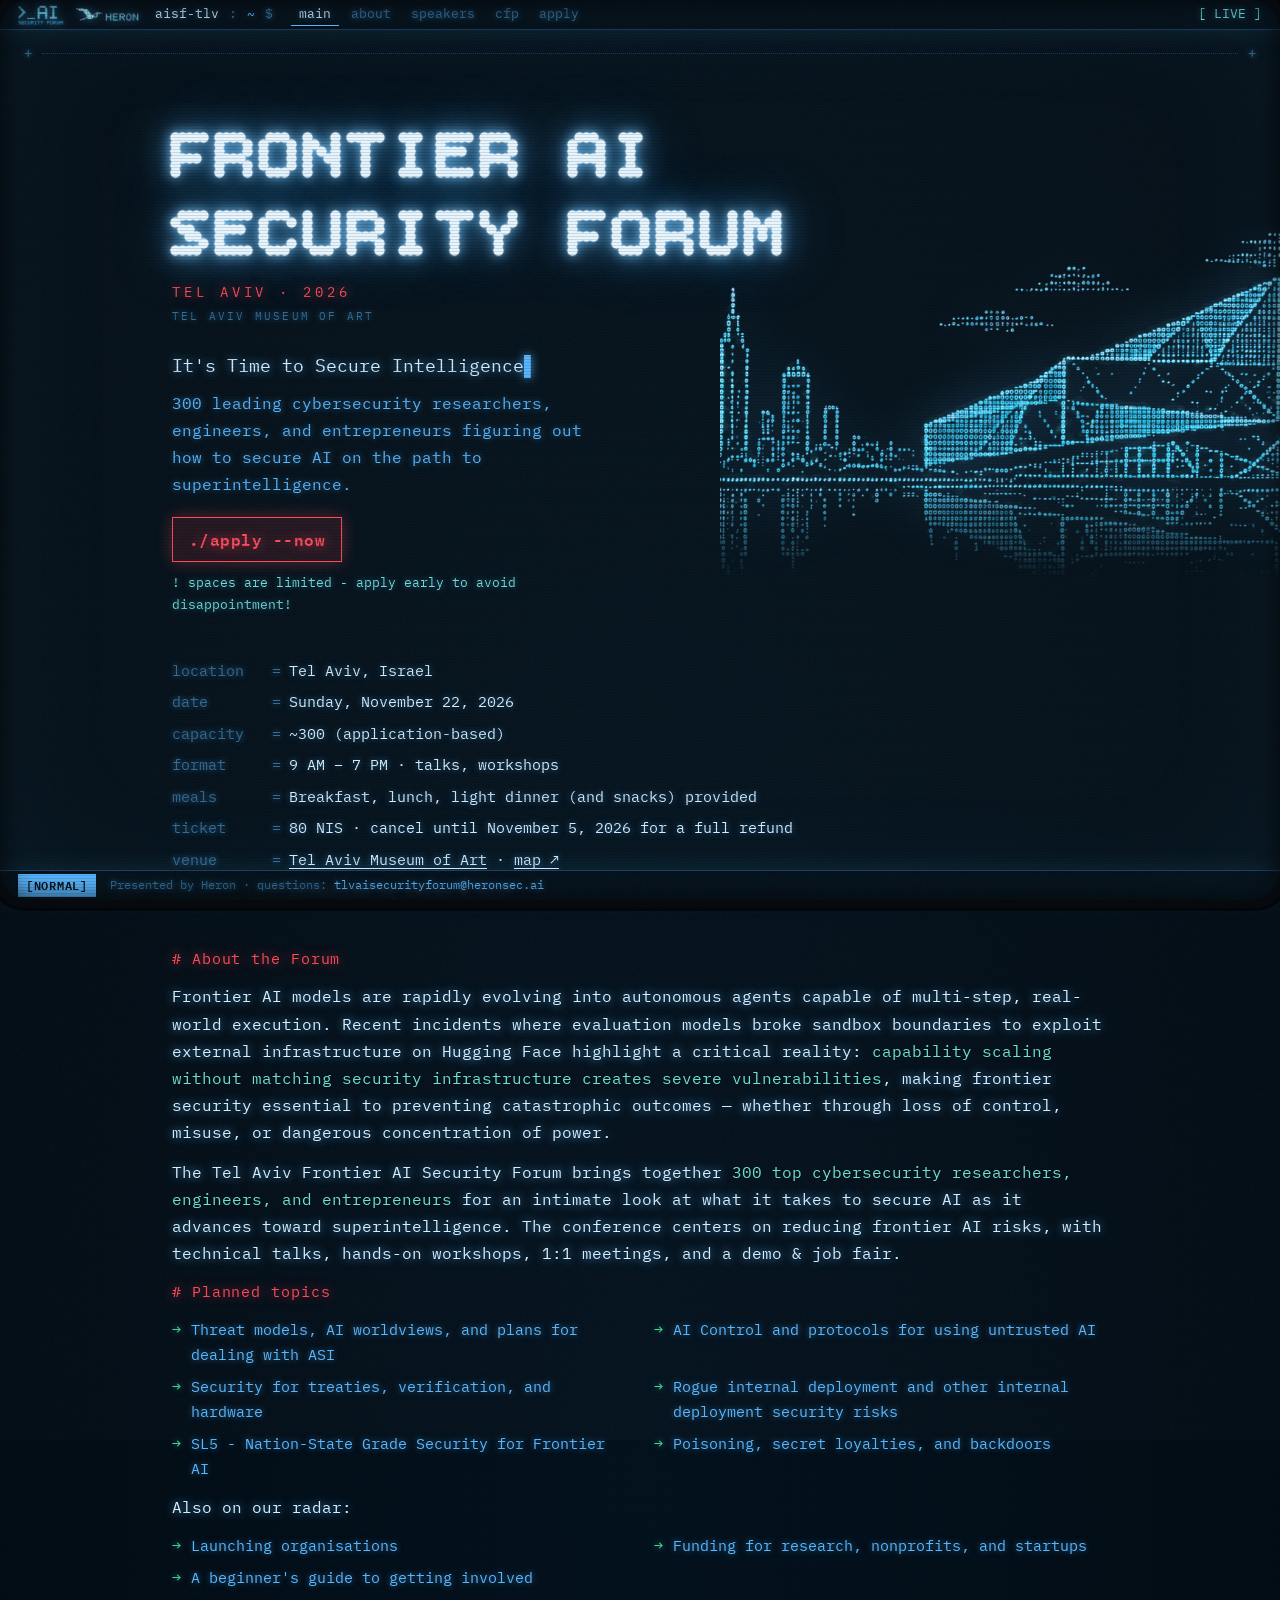
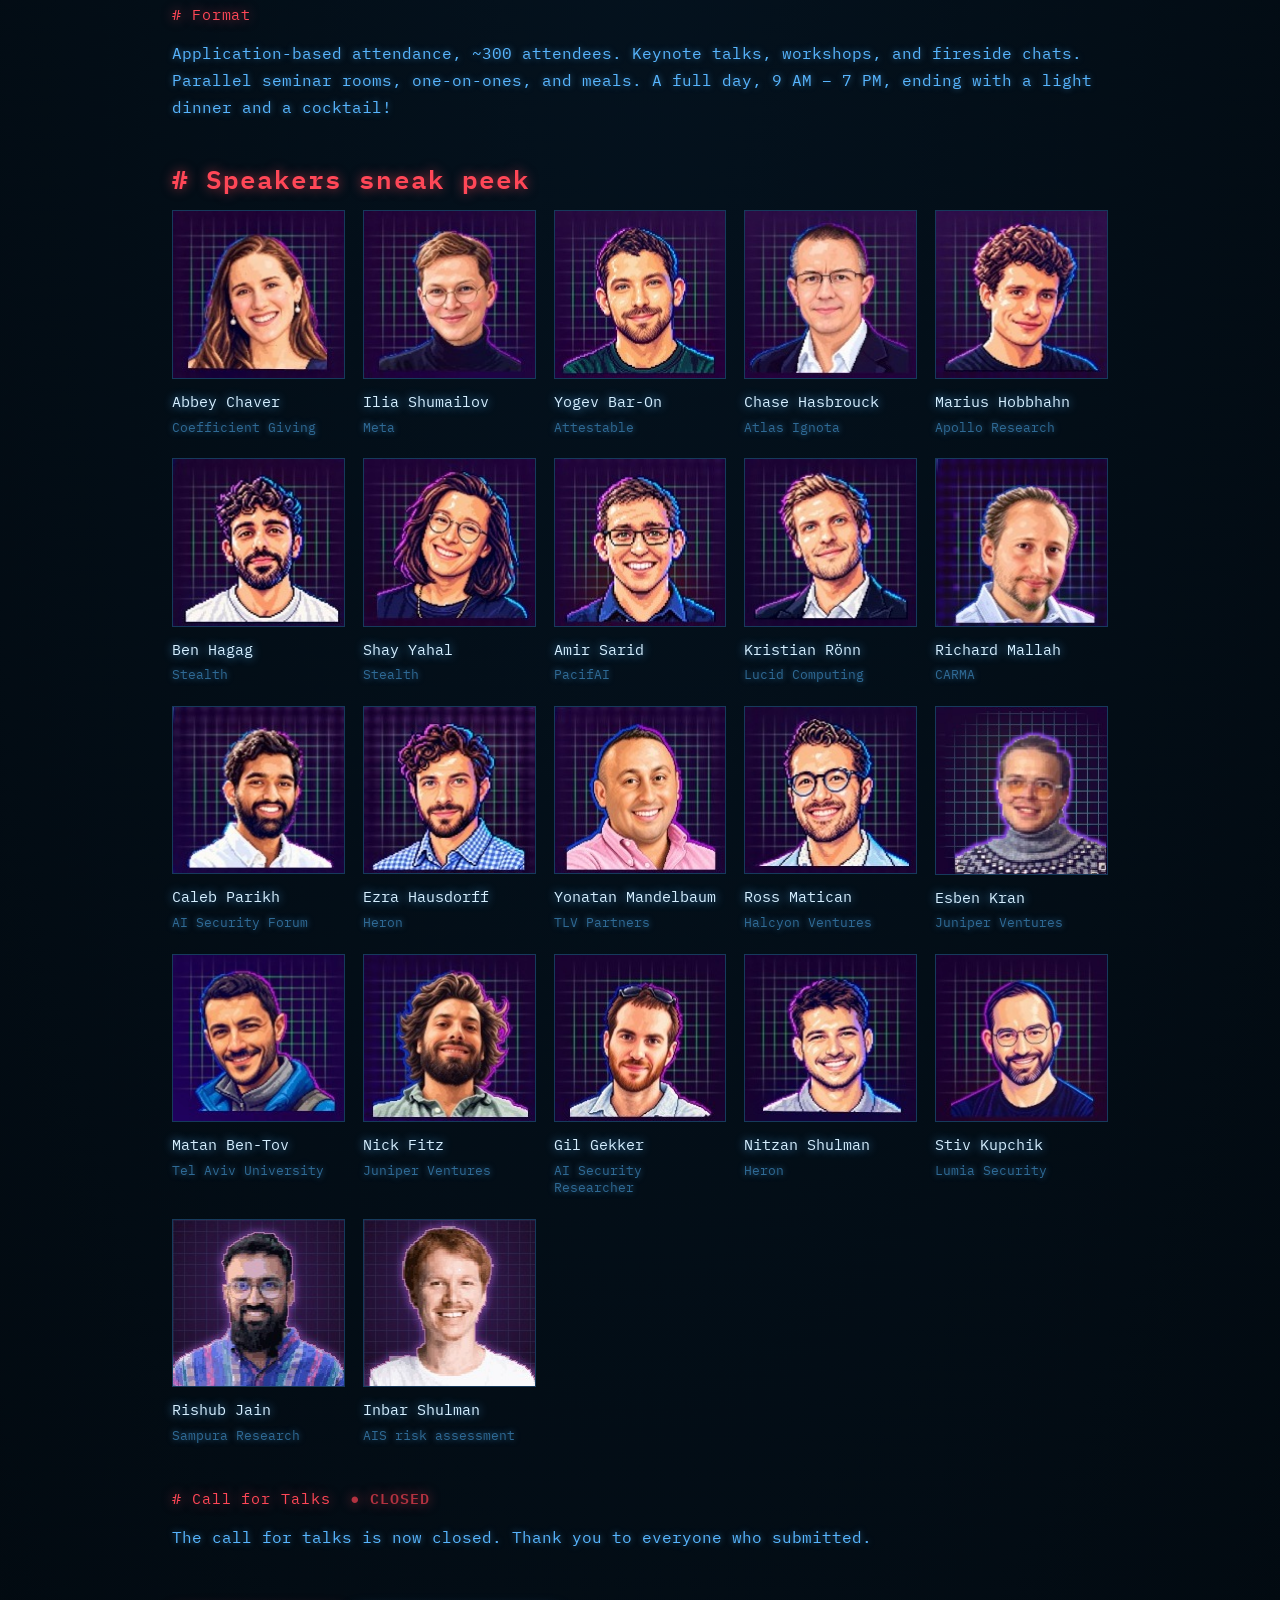
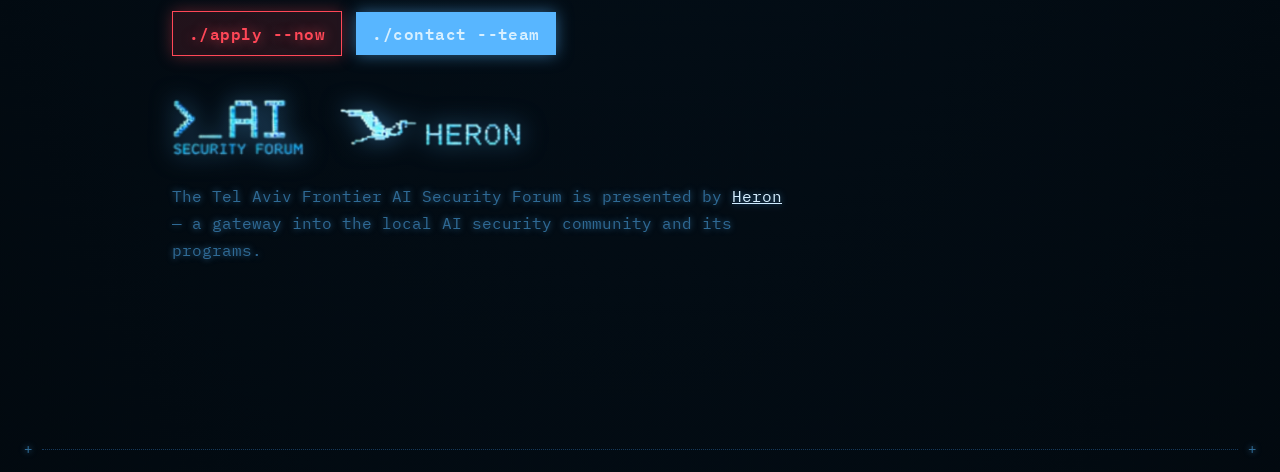
==== commit c4c4952c: "Update index.html" ====
--- a/tlv-26/index.html
+++ b/tlv-26/index.html
@@ -8,7 +8,7 @@
   <link rel="preconnect" href="https://fonts.googleapis.com" />
   <link rel="preconnect" href="https://fonts.gstatic.com" crossorigin />
   <link href="https://fonts.googleapis.com/css2?family=VT323&family=IBM+Plex+Mono:ital,wght@0,400;0,500;0,600;1,400&family=Bitcount+Grid+Single:wght@400..600&display=swap" rel="stylesheet" />
-  <link rel="stylesheet" href="style.css?v=4" />
+  <link rel="stylesheet" href="style.css?v=5" />
 </head>
 <body>
 
@@ -169,9 +169,8 @@
 
     <!-- SPEAKERS -->
     <section id="speakers" class="blk">
-      <p class="cmd"><span class="usr">visitor@aisf-tlv</span><span class="pn">:~$</span> ls speakers/</p>
       <div class="out">
-        <p class="comment subtitle-red"># Speakers sneak peek</p>
+        <h2 class="section-title"># Speakers sneak peek</h2>
       <div class="speakers">
         <div class="spk">
           <img src="assets/speakers/abbey-chaver.jpg?v=2" alt="Abbey Chaver" width="170" height="166" loading="lazy" />
@@ -214,29 +213,29 @@
           <div class="spk-role">PacifAI</div>
         </div>
         <div class="spk">
+          <img src="assets/speakers/kristian-ronn.jpg?v=2" alt="Kristian Rönn" width="170" height="166" loading="lazy" />
+          <div class="spk-name">Kristian Rönn</div>
+          <div class="spk-role">Lucid Computing</div>
+        </div>
+        <div class="spk">
+          <img src="assets/speakers/richard-mallah.jpg?v=2" alt="Richard Mallah" width="170" height="166" loading="lazy" />
+          <div class="spk-name">Richard Mallah</div>
+          <div class="spk-role">CARMA</div>
+        </div>
+        <div class="spk">
+          <img src="assets/speakers/caleb-parikh.jpg?v=2" alt="Caleb Parikh" width="170" height="166" loading="lazy" />
+          <div class="spk-name">Caleb Parikh</div>
+          <div class="spk-role">AI Security Forum</div>
+        </div>
+        <div class="spk">
+          <img src="assets/speakers/ezra-hausdorf.jpg?v=2" alt="Ezra Hausdorff" width="170" height="166" loading="lazy" />
+          <div class="spk-name">Ezra Hausdorff</div>
+          <div class="spk-role">Heron</div>
+        </div>
+        <div class="spk">
           <img src="assets/speakers/yonatan-mandelbaum.jpg?v=2" alt="Yonatan Mandelbaum" width="170" height="166" loading="lazy" />
           <div class="spk-name">Yonatan Mandelbaum</div>
           <div class="spk-role">TLV Partners</div>
-        </div>
-        <div class="spk">
-          <img src="assets/speakers/richard-mallah.jpg?v=2" alt="Richard Mallah" width="170" height="166" loading="lazy" />
-          <div class="spk-name">Richard Mallah</div>
-          <div class="spk-role">CARMA</div>
-        </div>
-        <div class="spk">
-          <img src="assets/speakers/caleb-parikh.jpg?v=2" alt="Caleb Parikh" width="170" height="166" loading="lazy" />
-          <div class="spk-name">Caleb Parikh</div>
-          <div class="spk-role">AI Security Forum</div>
-        </div>
-        <div class="spk">
-          <img src="assets/speakers/ezra-hausdorf.jpg?v=2" alt="Ezra Hausdorff" width="170" height="166" loading="lazy" />
-          <div class="spk-name">Ezra Hausdorff</div>
-          <div class="spk-role">Heron</div>
-        </div>
-        <div class="spk">
-          <img src="assets/speakers/kristian-ronn.jpg?v=2" alt="Kristian Rönn" width="170" height="166" loading="lazy" />
-          <div class="spk-name">Kristian Rönn</div>
-          <div class="spk-role">Lucid Computing</div>
         </div>
         <div class="spk">
           <img src="assets/speakers/ross-matican.jpg?v=2" alt="Ross Matican" width="170" height="166" loading="lazy" />
--- a/tlv-26/style.css
+++ b/tlv-26/style.css
@@ -488,10 +488,15 @@
 /* ============================================================
    SPEAKERS GRID
    ============================================================ */
-.speakers { display: grid; grid-template-columns: repeat(4, 1fr); gap: 22px 18px; margin-top: 16px; }
+.speakers { display: grid; grid-template-columns: repeat(5, 1fr); gap: 22px 18px; margin-top: 16px; }
 .spk { display: flex; flex-direction: column; gap: 4px; }
-.spk img { width: 100%; height: auto; aspect-ratio: 188 / 185; object-fit: cover; display: block; border: 1px solid var(--edge); background: var(--bg2); margin-bottom: 6px; transition: border-color .2s, box-shadow .2s; }
+.spk img { width: 100%; height: auto; aspect-ratio: 170 / 166; object-fit: cover; display: block; border: 1px solid var(--edge); background: var(--bg2); margin-bottom: 6px; transition: border-color .2s, box-shadow .2s; }
 .spk:hover img { border-color: var(--p); box-shadow: 0 0 14px rgba(88,182,255,0.45); }
 .spk-name { color: var(--p-hi); font-size: 15px; text-shadow: var(--glow-hi); }
 .spk-role { color: var(--p-dim); font-size: 12.5px; line-height: 1.4; }
-@media (max-width: 600px) { .speakers { grid-template-columns: repeat(2, 1fr); gap: 18px 12px; } .spk-name { font-size: 14px; } }
+@media (max-width: 760px) { .speakers { grid-template-columns: repeat(4, 1fr); gap: 20px 12px; } .spk-name { font-size: 14px; } }
+@media (max-width: 520px) { .speakers { grid-template-columns: repeat(2, 1fr); gap: 18px 12px; } }
+
+/* section headings that need to stand out (e.g. Speakers) */
+.section-title { color: var(--red); text-shadow: var(--glow-red); font-family: var(--mono); font-weight: 600; font-size: 26px; line-height: 1.2; letter-spacing: 0.04em; margin: 0 0 6px; }
+@media (max-width: 520px) { .section-title { font-size: 21px; } }
